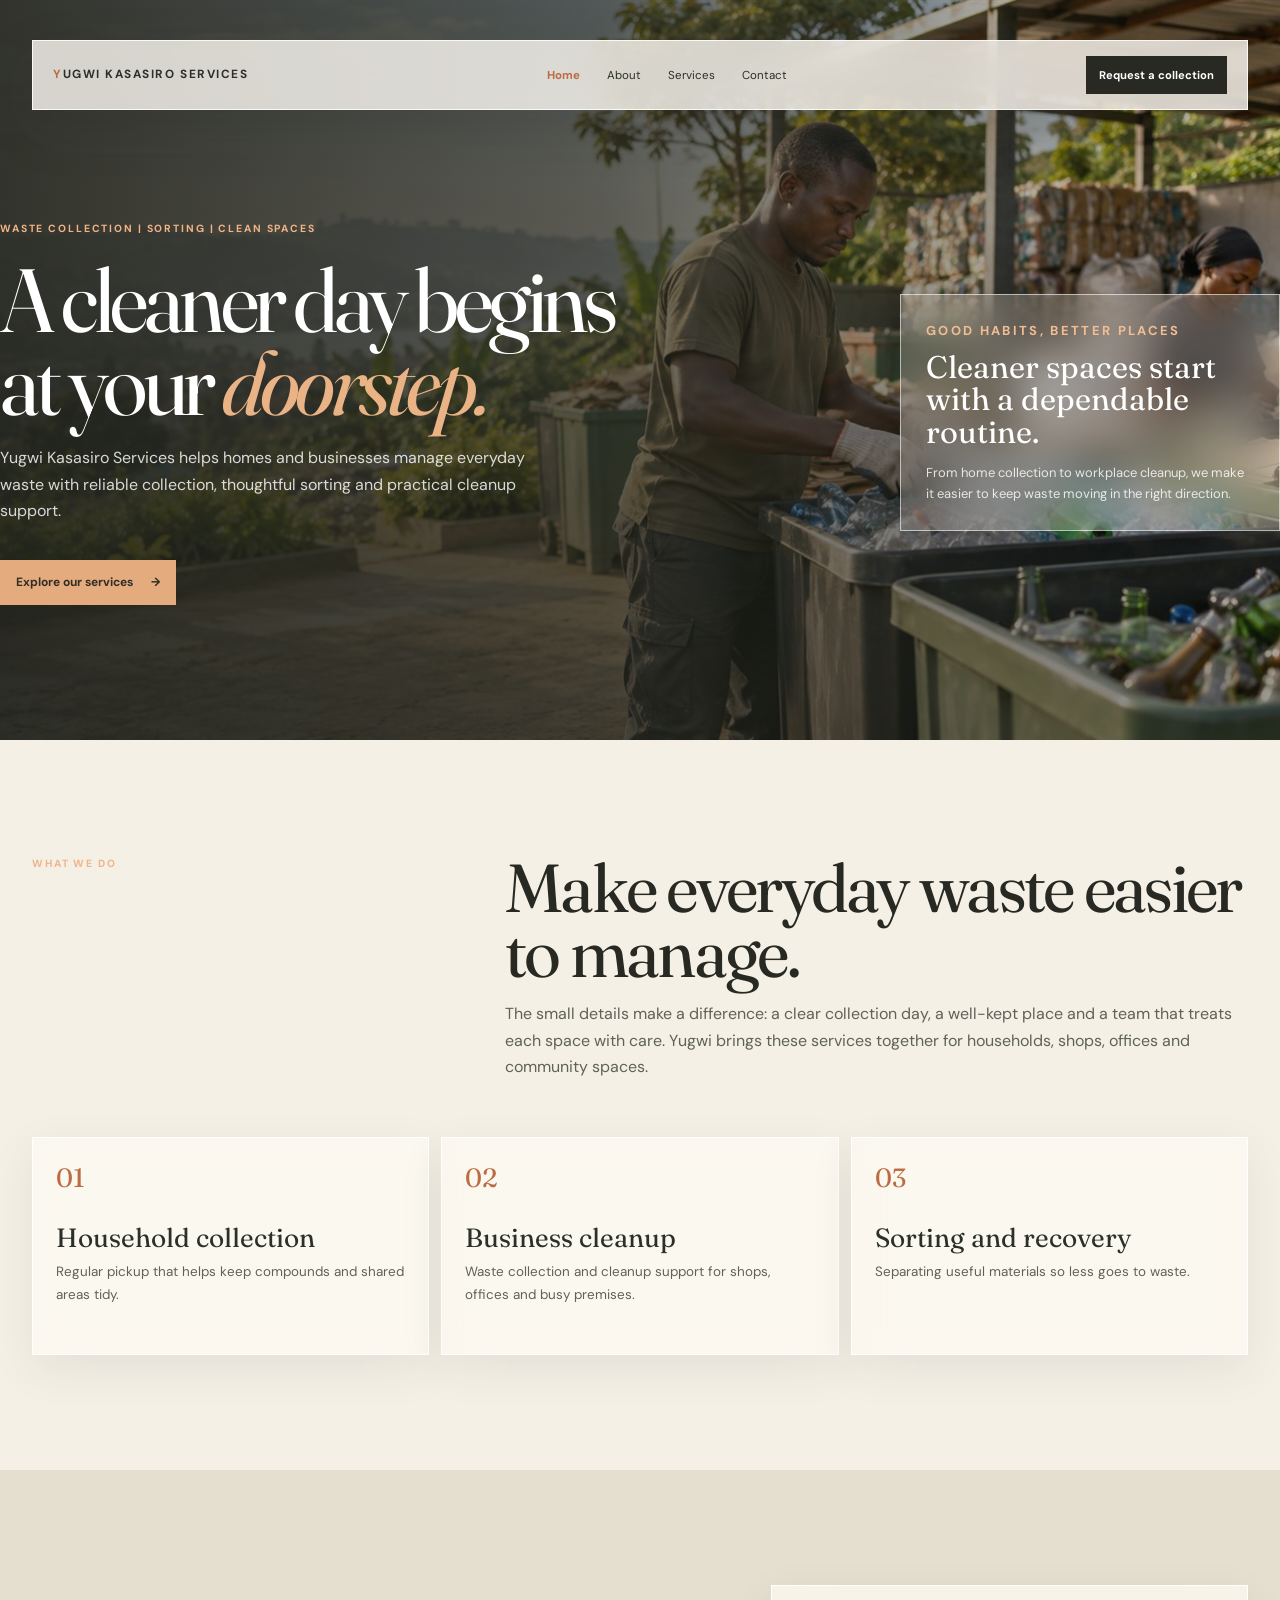
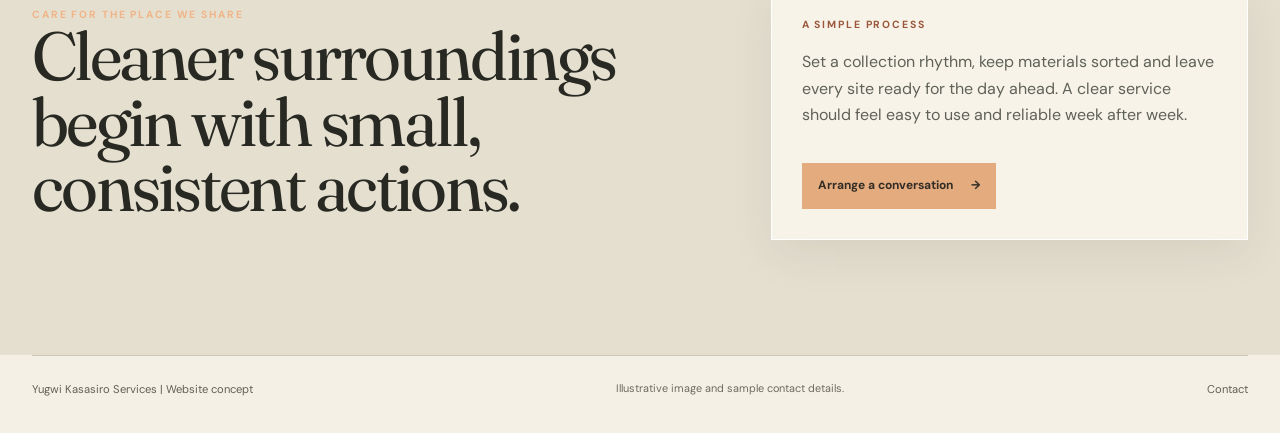
==== index.html @ b96df0cc "Fix text encoding in website copy" ====
<!doctype html><html lang="en"><head><meta charset="utf-8"><meta name="viewport" content="width=device-width,initial-scale=1"><meta name="theme-color" content="#272922"><title>Yugwi Kasasiro Services | Cleaner spaces, every day</title><meta name="description" content="Yugwi Kasasiro Services helps keep homes, workplaces and shared spaces cleaner through waste collection and sorting."><link rel="stylesheet" href="style.css"></head><body><header class="site-header"><div class="wrap nav"><a class="brand" href="index.html"><span>Y</span>ugwi Kasasiro Services</a><nav class="nav-links" aria-label="Main navigation"><a aria-current="page" href="index.html">Home</a><a href="about.html">About</a><a href="services.html">Services</a><a href="contact.html">Contact</a></nav><a class="nav-contact" href="contact.html">Request a collection</a></div></header><main><section class="hero"><img src="images/hero.jpg" alt="A Ugandan community recycling team sorting clean reusable materials"><div class="hero-copy"><p class="eyebrow">Waste collection  |  Sorting  |  Clean spaces</p><h1>A cleaner day begins at your <em>doorstep.</em></h1><p class="hero-lead">Yugwi Kasasiro Services helps homes and businesses manage everyday waste with reliable collection, thoughtful sorting and practical cleanup support.</p><a class="link-button" href="services.html">Explore our services <span aria-hidden="true">&rarr;</span></a></div><aside class="hero-panel"><p class="label">Good habits, better places</p><h2>Cleaner spaces start with a dependable routine.</h2><p>From home collection to workplace cleanup, we make it easier to keep waste moving in the right direction.</p></aside></section><section class="section"><div class="wrap"><div class="intro-grid"><p class="label">What we do</p><div><h2>Make everyday waste easier to manage.</h2><p class="section-copy">The small details make a difference: a clear collection day, a well-kept place and a team that treats each space with care. Yugwi brings these services together for households, shops, offices and community spaces.</p></div></div><div class="service-list"><article class="service-card"><span class="number">01</span><h3>Household collection</h3><p>Regular pickup that helps keep compounds and shared areas tidy.</p></article><article class="service-card"><span class="number">02</span><h3>Business cleanup</h3><p>Waste collection and cleanup support for shops, offices and busy premises.</p></article><article class="service-card"><span class="number">03</span><h3>Sorting and recovery</h3><p>Separating useful materials so less goes to waste.</p></article></div></div></section><section class="section highlight"><div class="wrap feature"><div><p class="label">Care for the place we share</p><h2>Cleaner surroundings begin with small, consistent actions.</h2></div><div class="feature-note"><p class="label">A simple process</p><p>Set a collection rhythm, keep materials sorted and leave every site ready for the day ahead. A clear service should feel easy to use and reliable week after week.</p><a class="link-button" href="contact.html">Arrange a conversation <span aria-hidden="true">&rarr;</span></a></div></div></section></main><footer class="wrap footer"><span>Yugwi Kasasiro Services  |  Website concept</span><span class="fiction-note">Illustrative image and sample contact details.</span><a href="contact.html">Contact</a></footer></body></html>
---- style.css ----
@import url('https://fonts.googleapis.com/css2?family=DM+Sans:wght@400;500;600;700&family=Fraunces:opsz,wght@9..144,400;9..144,500&display=swap');
:root{--charcoal:#272922;--moss:#61704d;--rust:#bd6b43;--sand:#e8ddc8;--paper:#f4f0e6;--white:rgba(255,252,245,.77);--ink:#2b3028;--muted:#606258;--display:'Fraunces',Georgia,serif;--body:'DM Sans',Arial,sans-serif;--max:1320px}*{box-sizing:border-box}html{scroll-behavior:smooth}body{margin:0;background:var(--paper);color:var(--ink);font:400 16px/1.65 var(--body)}a{color:inherit}img{display:block;width:100%;height:100%;object-fit:cover}.wrap{width:min(var(--max),calc(100% - 64px));margin:auto}.site-header{position:absolute;z-index:10;top:40px;left:0;right:0}.nav{display:grid;grid-template-columns:auto 1fr auto;gap:26px;align-items:center;padding:15px 20px;background:rgba(255,252,245,.8);border:1px solid rgba(255,255,255,.83);box-shadow:0 18px 52px rgba(38,38,29,.16);backdrop-filter:blur(20px);-webkit-backdrop-filter:blur(20px)}.brand{font-size:.74rem;font-weight:700;letter-spacing:.13em;text-transform:uppercase;text-decoration:none}.brand span{color:var(--rust)}.nav-links{display:flex;justify-content:center;gap:clamp(15px,2.1vw,30px)}.nav-links a{font-size:.72rem;text-decoration:none}.nav-links a[aria-current=page]{color:var(--rust);font-weight:700}.nav-contact{padding:10px 13px;background:var(--charcoal);color:white;text-decoration:none;font-size:.7rem;font-weight:700}.hero{position:relative;min-height:740px;display:grid;grid-template-columns:1.05fr .95fr;gap:5vw;align-items:center;padding:160px 0 75px;color:white;background:#33372c;overflow:hidden}.hero>img{position:absolute;inset:0;z-index:0}.hero:after{content:'';position:absolute;inset:0;z-index:1;background:linear-gradient(90deg,rgba(31,34,28,.91),rgba(35,38,30,.71) 47%,rgba(29,31,26,.14)),linear-gradient(0deg,rgba(22,25,20,.35),transparent 55%)}.hero-copy,.hero-panel{position:relative;z-index:2}.eyebrow,.label{margin:0;color:#f0b487;font-size:.65rem;font-weight:700;letter-spacing:.18em;text-transform:uppercase}.hero h1{max-width:740px;margin:21px 0;font:400 clamp(3.4rem,7vw,7rem)/.93 var(--display);letter-spacing:-.05em}.hero h1 em{color:#e9b386;font-weight:400}.hero-lead{max-width:550px;color:rgba(255,255,255,.82);font-size:1rem}.link-button{display:inline-flex;gap:18px;align-items:center;margin-top:19px;padding:13px 16px;background:#e4ac7e;color:#332d26;text-decoration:none;font-size:.75rem;font-weight:700}.hero-panel{justify-self:end;width:min(100%,380px);padding:25px;background:rgba(248,244,232,.18);border:1px solid rgba(255,255,255,.58);box-shadow:0 20px 60px rgba(0,0,0,.2);backdrop-filter:blur(20px);-webkit-backdrop-filter:blur(20px)}.hero-panel h2{margin:9px 0 13px;font:400 1.95rem/1.05 var(--display)}.hero-panel p{margin:0;color:rgba(255,255,255,.82);font-size:.81rem}.hero-panel .label{color:#f2bd92}.section{padding:clamp(76px,9vw,122px) 0}.intro-grid{display:grid;grid-template-columns:.65fr 1.35fr;gap:9vw}.section h2{margin:0;color:var(--charcoal);font:400 clamp(2.7rem,5.3vw,5.3rem)/.96 var(--display);letter-spacing:-.04em}.section-copy{max-width:750px;color:var(--muted)}.service-list{display:grid;grid-template-columns:repeat(3,1fr);gap:12px;margin-top:40px}.service-card{min-height:218px;padding:23px;background:rgba(255,252,245,.64);border:1px solid rgba(255,255,255,.95);box-shadow:0 14px 42px rgba(47,45,34,.08);backdrop-filter:blur(15px);-webkit-backdrop-filter:blur(15px)}.service-card .number{color:var(--rust);font:400 1.65rem var(--display)}.service-card h3{margin:30px 0 10px;font:400 1.65rem/1 var(--display)}.service-card p{margin:0;color:var(--muted);font-size:.84rem}.highlight{background:#e5dfd0}.feature{display:grid;grid-template-columns:1fr .75fr;gap:8vw;align-items:center}.feature-note{padding:30px;background:rgba(255,252,245,.67);border:1px solid white;box-shadow:0 14px 42px rgba(47,45,34,.08);backdrop-filter:blur(15px);-webkit-backdrop-filter:blur(15px)}.feature-note .label{color:#9a573b}.feature-note p{color:var(--muted)}.columns{display:grid;grid-template-columns:repeat(2,1fr);gap:18px}.column-card{padding:25px;background:rgba(255,252,245,.66);border:1px solid white;box-shadow:0 12px 38px rgba(47,45,34,.07);backdrop-filter:blur(15px);-webkit-backdrop-filter:blur(15px)}.column-card h3{margin:0 0 12px;font:400 1.8rem var(--display)}.column-card p{margin:0;color:var(--muted);font-size:.9rem}.contact-panel{display:flex;justify-content:space-between;align-items:center;gap:26px;padding:30px;background:rgba(255,252,245,.67);border:1px solid white;box-shadow:0 14px 42px rgba(47,45,34,.08);backdrop-filter:blur(15px);-webkit-backdrop-filter:blur(15px)}.contact-panel h2{margin:6px 0;font-size:clamp(2.5rem,4.5vw,4.4rem)}.contact-panel p{margin:0;color:var(--muted);font-size:.86rem}.contact-details{display:grid;gap:8px;text-align:right;font-size:.79rem}.contact-details a{text-decoration:none}.page-hero{padding:190px 0 80px;background:linear-gradient(135deg,#38392f,#7e7357);color:white}.page-hero h1{max-width:850px;margin:18px 0;font:400 clamp(3.3rem,6.5vw,6.2rem)/.93 var(--display);letter-spacing:-.05em}.page-hero p:last-child{max-width:700px;color:rgba(255,255,255,.8)}.footer{display:flex;justify-content:space-between;gap:24px;padding:24px 0 34px;border-top:1px solid #cec8b8;color:#625f54;font-size:.7rem}.footer a{text-decoration:none}.fiction-note{font-size:.68rem;color:#6c6a60}.nav:focus-within,.link-button:focus-visible,a:focus-visible{outline:3px solid var(--rust);outline-offset:4px}@media(max-width:820px){.wrap{width:min(100% - 36px,var(--max))}.site-header{top:30px}.nav{grid-template-columns:1fr auto;gap:11px}.brand{grid-column:1/-1}.nav-links{justify-content:flex-start;flex-wrap:wrap;gap:14px}.nav-links a{font-size:.68rem}.nav-contact{justify-self:end}.hero{min-height:830px;grid-template-columns:1fr;align-content:end;gap:23px;padding:185px 0 42px}.hero h1{font-size:clamp(3.35rem,12vw,5.8rem)}.hero-panel{justify-self:start;width:min(100%,470px)}.intro-grid,.feature{grid-template-columns:1fr;gap:20px}.service-list,.columns{grid-template-columns:1fr}.service-card{min-height:165px}.service-card h3{margin-top:18px}.contact-panel{align-items:flex-start;flex-direction:column}.contact-details{text-align:left}.footer{flex-direction:column;gap:9px}}@media(prefers-reduced-motion:reduce){html{scroll-behavior:auto}*{animation:none!important;transition:none!important}}
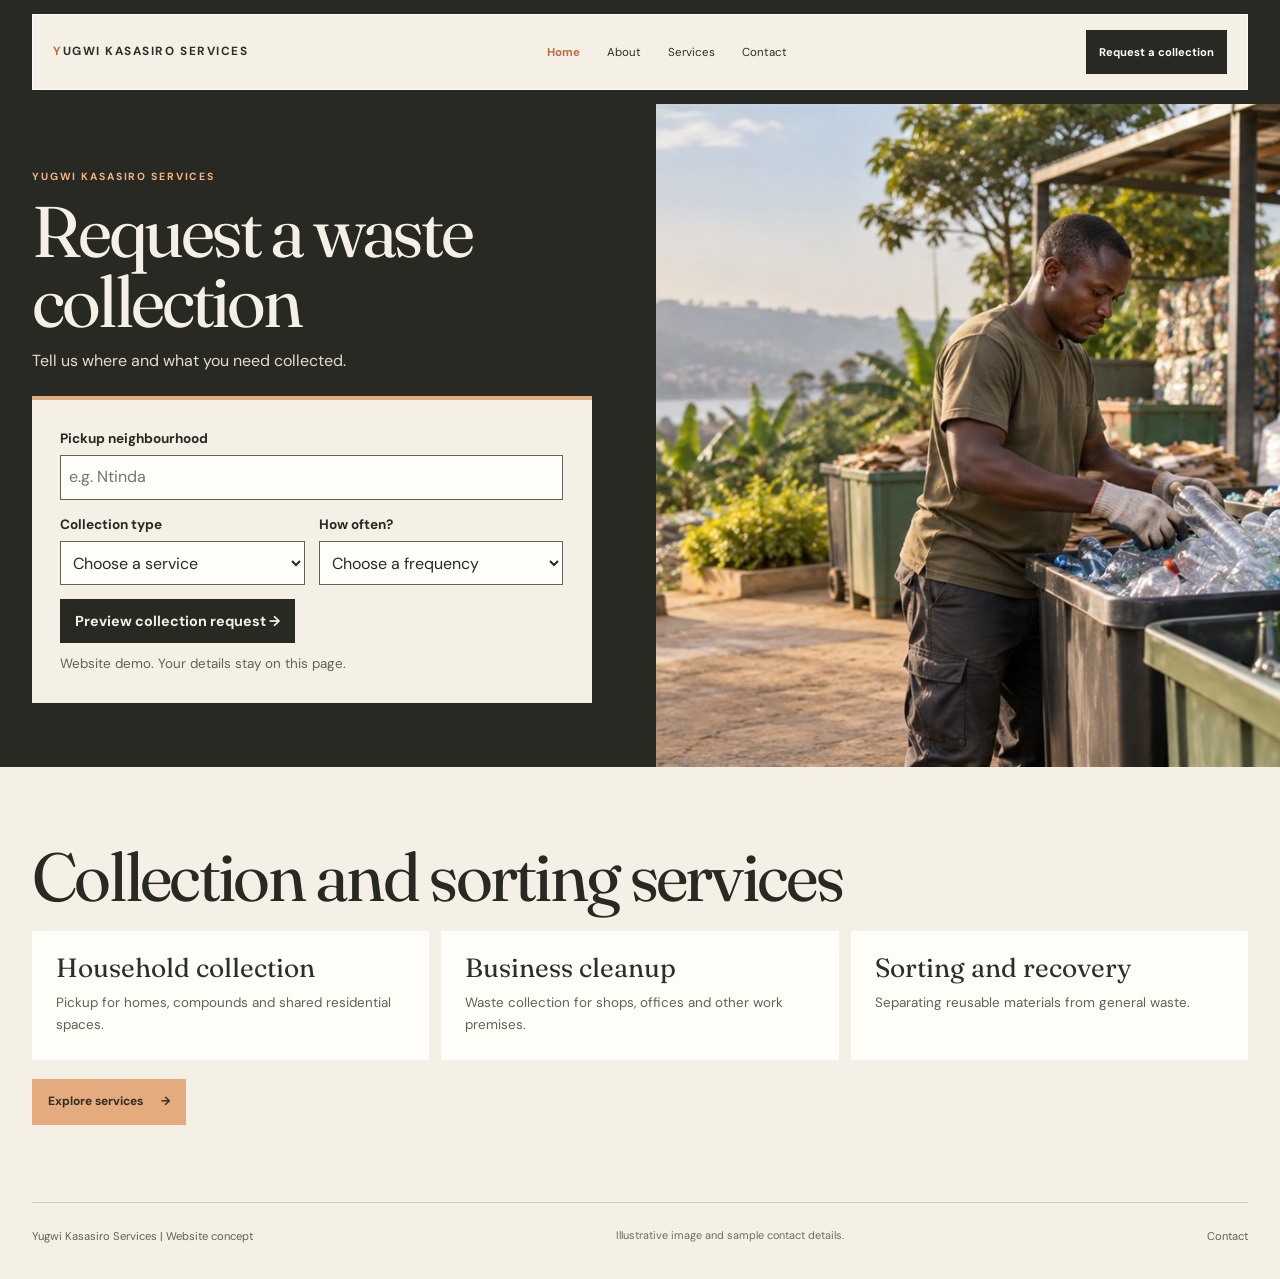
==== commit f66b07df: "Put collection requests first on the Yugwi homepage" ====
--- a/index.html
+++ b/index.html
@@ -1 +1,87 @@
-<!doctype html><html lang="en"><head><meta charset="utf-8"><meta name="viewport" content="width=device-width,initial-scale=1"><meta name="theme-color" content="#272922"><title>Yugwi Kasasiro Services | Cleaner spaces, every day</title><meta name="description" content="Yugwi Kasasiro Services helps keep homes, workplaces and shared spaces cleaner through waste collection and sorting."><link rel="stylesheet" href="style.css"></head><body><header class="site-header"><div class="wrap nav"><a class="brand" href="index.html"><span>Y</span>ugwi Kasasiro Services</a><nav class="nav-links" aria-label="Main navigation"><a aria-current="page" href="index.html">Home</a><a href="about.html">About</a><a href="services.html">Services</a><a href="contact.html">Contact</a></nav><a class="nav-contact" href="contact.html">Request a collection</a></div></header><main><section class="hero"><img src="images/hero.jpg" alt="A Ugandan community recycling team sorting clean reusable materials"><div class="hero-copy"><p class="eyebrow">Waste collection  |  Sorting  |  Clean spaces</p><h1>A cleaner day begins at your <em>doorstep.</em></h1><p class="hero-lead">Yugwi Kasasiro Services helps homes and businesses manage everyday waste with reliable collection, thoughtful sorting and practical cleanup support.</p><a class="link-button" href="services.html">Explore our services <span aria-hidden="true">&rarr;</span></a></div><aside class="hero-panel"><p class="label">Good habits, better places</p><h2>Cleaner spaces start with a dependable routine.</h2><p>From home collection to workplace cleanup, we make it easier to keep waste moving in the right direction.</p></aside></section><section class="section"><div class="wrap"><div class="intro-grid"><p class="label">What we do</p><div><h2>Make everyday waste easier to manage.</h2><p class="section-copy">The small details make a difference: a clear collection day, a well-kept place and a team that treats each space with care. Yugwi brings these services together for households, shops, offices and community spaces.</p></div></div><div class="service-list"><article class="service-card"><span class="number">01</span><h3>Household collection</h3><p>Regular pickup that helps keep compounds and shared areas tidy.</p></article><article class="service-card"><span class="number">02</span><h3>Business cleanup</h3><p>Waste collection and cleanup support for shops, offices and busy premises.</p></article><article class="service-card"><span class="number">03</span><h3>Sorting and recovery</h3><p>Separating useful materials so less goes to waste.</p></article></div></div></section><section class="section highlight"><div class="wrap feature"><div><p class="label">Care for the place we share</p><h2>Cleaner surroundings begin with small, consistent actions.</h2></div><div class="feature-note"><p class="label">A simple process</p><p>Set a collection rhythm, keep materials sorted and leave every site ready for the day ahead. A clear service should feel easy to use and reliable week after week.</p><a class="link-button" href="contact.html">Arrange a conversation <span aria-hidden="true">&rarr;</span></a></div></div></section></main><footer class="wrap footer"><span>Yugwi Kasasiro Services  |  Website concept</span><span class="fiction-note">Illustrative image and sample contact details.</span><a href="contact.html">Contact</a></footer></body></html>
+<!doctype html>
+<html lang="en">
+<head>
+  <meta charset="utf-8">
+  <meta name="viewport" content="width=device-width,initial-scale=1">
+  <meta name="theme-color" content="#272922">
+  <title>Request a waste collection | Yugwi Kasasiro Services</title>
+  <meta name="description" content="Plan a household or business waste collection with Yugwi Kasasiro Services.">
+  <link rel="stylesheet" href="style.css">
+  <script src="collection.js" defer></script>
+</head>
+<body class="collection-home">
+  <header class="site-header">
+    <div class="wrap nav">
+      <a class="brand" href="index.html"><span>Y</span>ugwi Kasasiro Services</a>
+      <nav class="nav-links" aria-label="Main navigation">
+        <a aria-current="page" href="index.html">Home</a>
+        <a href="about.html">About</a>
+        <a href="services.html">Services</a>
+        <a href="contact.html">Contact</a>
+      </nav>
+      <a class="nav-contact" href="#collection">Request a collection</a>
+    </div>
+  </header>
+
+  <main>
+    <section class="collection-hero" id="collection" aria-labelledby="collection-heading">
+      <div class="collection-copy">
+        <p class="eyebrow">Yugwi Kasasiro Services</p>
+        <h1 id="collection-heading">Request a waste collection</h1>
+        <p>Tell us where and what you need collected.</p>
+
+        <form id="collection-form" aria-describedby="preview-note">
+          <label for="area">Pickup neighbourhood</label>
+          <input id="area" name="area" required maxlength="100" placeholder="e.g. Ntinda">
+
+          <div class="collection-fields">
+            <div>
+              <label for="service">Collection type</label>
+              <select id="service" name="service" required>
+                <option value="">Choose a service</option>
+                <option>Household collection</option>
+                <option>Business collection</option>
+                <option>Site cleanup</option>
+              </select>
+            </div>
+            <div>
+              <label for="frequency">How often?</label>
+              <select id="frequency" name="frequency" required>
+                <option value="">Choose a frequency</option>
+                <option>One-time pickup</option>
+                <option>Regular collection</option>
+              </select>
+            </div>
+          </div>
+
+          <button type="submit" disabled>Preview collection request <span aria-hidden="true">&rarr;</span></button>
+          <p id="preview-note">Website demo. Your details stay on this page.</p>
+          <p id="request-preview" role="status" aria-live="polite"></p>
+        </form>
+      </div>
+
+      <figure class="collection-photo">
+        <img src="images/hero.jpg" alt="Illustration of a community team sorting reusable materials">
+      </figure>
+    </section>
+
+    <section class="section collection-services">
+      <div class="wrap">
+        <h2>Collection and sorting services</h2>
+        <div class="service-list">
+          <article class="service-card"><h3>Household collection</h3><p>Pickup for homes, compounds and shared residential spaces.</p></article>
+          <article class="service-card"><h3>Business cleanup</h3><p>Waste collection for shops, offices and other work premises.</p></article>
+          <article class="service-card"><h3>Sorting and recovery</h3><p>Separating reusable materials from general waste.</p></article>
+        </div>
+        <a class="link-button" href="services.html">Explore services <span aria-hidden="true">&rarr;</span></a>
+      </div>
+    </section>
+  </main>
+
+  <footer class="wrap footer">
+    <span>Yugwi Kasasiro Services | Website concept</span>
+    <span class="fiction-note">Illustrative image and sample contact details.</span>
+    <a href="contact.html">Contact</a>
+  </footer>
+</body>
+</html>
--- a/style.css
+++ b/style.css
@@ -1,2 +1,178 @@
 @import url('https://fonts.googleapis.com/css2?family=DM+Sans:wght@400;500;600;700&family=Fraunces:opsz,wght@9..144,400;9..144,500&display=swap');
 :root{--charcoal:#272922;--moss:#61704d;--rust:#bd6b43;--sand:#e8ddc8;--paper:#f4f0e6;--white:rgba(255,252,245,.77);--ink:#2b3028;--muted:#606258;--display:'Fraunces',Georgia,serif;--body:'DM Sans',Arial,sans-serif;--max:1320px}*{box-sizing:border-box}html{scroll-behavior:smooth}body{margin:0;background:var(--paper);color:var(--ink);font:400 16px/1.65 var(--body)}a{color:inherit}img{display:block;width:100%;height:100%;object-fit:cover}.wrap{width:min(var(--max),calc(100% - 64px));margin:auto}.site-header{position:absolute;z-index:10;top:40px;left:0;right:0}.nav{display:grid;grid-template-columns:auto 1fr auto;gap:26px;align-items:center;padding:15px 20px;background:rgba(255,252,245,.8);border:1px solid rgba(255,255,255,.83);box-shadow:0 18px 52px rgba(38,38,29,.16);backdrop-filter:blur(20px);-webkit-backdrop-filter:blur(20px)}.brand{font-size:.74rem;font-weight:700;letter-spacing:.13em;text-transform:uppercase;text-decoration:none}.brand span{color:var(--rust)}.nav-links{display:flex;justify-content:center;gap:clamp(15px,2.1vw,30px)}.nav-links a{font-size:.72rem;text-decoration:none}.nav-links a[aria-current=page]{color:var(--rust);font-weight:700}.nav-contact{padding:10px 13px;background:var(--charcoal);color:white;text-decoration:none;font-size:.7rem;font-weight:700}.hero{position:relative;min-height:740px;display:grid;grid-template-columns:1.05fr .95fr;gap:5vw;align-items:center;padding:160px 0 75px;color:white;background:#33372c;overflow:hidden}.hero>img{position:absolute;inset:0;z-index:0}.hero:after{content:'';position:absolute;inset:0;z-index:1;background:linear-gradient(90deg,rgba(31,34,28,.91),rgba(35,38,30,.71) 47%,rgba(29,31,26,.14)),linear-gradient(0deg,rgba(22,25,20,.35),transparent 55%)}.hero-copy,.hero-panel{position:relative;z-index:2}.eyebrow,.label{margin:0;color:#f0b487;font-size:.65rem;font-weight:700;letter-spacing:.18em;text-transform:uppercase}.hero h1{max-width:740px;margin:21px 0;font:400 clamp(3.4rem,7vw,7rem)/.93 var(--display);letter-spacing:-.05em}.hero h1 em{color:#e9b386;font-weight:400}.hero-lead{max-width:550px;color:rgba(255,255,255,.82);font-size:1rem}.link-button{display:inline-flex;gap:18px;align-items:center;margin-top:19px;padding:13px 16px;background:#e4ac7e;color:#332d26;text-decoration:none;font-size:.75rem;font-weight:700}.hero-panel{justify-self:end;width:min(100%,380px);padding:25px;background:rgba(248,244,232,.18);border:1px solid rgba(255,255,255,.58);box-shadow:0 20px 60px rgba(0,0,0,.2);backdrop-filter:blur(20px);-webkit-backdrop-filter:blur(20px)}.hero-panel h2{margin:9px 0 13px;font:400 1.95rem/1.05 var(--display)}.hero-panel p{margin:0;color:rgba(255,255,255,.82);font-size:.81rem}.hero-panel .label{color:#f2bd92}.section{padding:clamp(76px,9vw,122px) 0}.intro-grid{display:grid;grid-template-columns:.65fr 1.35fr;gap:9vw}.section h2{margin:0;color:var(--charcoal);font:400 clamp(2.7rem,5.3vw,5.3rem)/.96 var(--display);letter-spacing:-.04em}.section-copy{max-width:750px;color:var(--muted)}.service-list{display:grid;grid-template-columns:repeat(3,1fr);gap:12px;margin-top:40px}.service-card{min-height:218px;padding:23px;background:rgba(255,252,245,.64);border:1px solid rgba(255,255,255,.95);box-shadow:0 14px 42px rgba(47,45,34,.08);backdrop-filter:blur(15px);-webkit-backdrop-filter:blur(15px)}.service-card .number{color:var(--rust);font:400 1.65rem var(--display)}.service-card h3{margin:30px 0 10px;font:400 1.65rem/1 var(--display)}.service-card p{margin:0;color:var(--muted);font-size:.84rem}.highlight{background:#e5dfd0}.feature{display:grid;grid-template-columns:1fr .75fr;gap:8vw;align-items:center}.feature-note{padding:30px;background:rgba(255,252,245,.67);border:1px solid white;box-shadow:0 14px 42px rgba(47,45,34,.08);backdrop-filter:blur(15px);-webkit-backdrop-filter:blur(15px)}.feature-note .label{color:#9a573b}.feature-note p{color:var(--muted)}.columns{display:grid;grid-template-columns:repeat(2,1fr);gap:18px}.column-card{padding:25px;background:rgba(255,252,245,.66);border:1px solid white;box-shadow:0 12px 38px rgba(47,45,34,.07);backdrop-filter:blur(15px);-webkit-backdrop-filter:blur(15px)}.column-card h3{margin:0 0 12px;font:400 1.8rem var(--display)}.column-card p{margin:0;color:var(--muted);font-size:.9rem}.contact-panel{display:flex;justify-content:space-between;align-items:center;gap:26px;padding:30px;background:rgba(255,252,245,.67);border:1px solid white;box-shadow:0 14px 42px rgba(47,45,34,.08);backdrop-filter:blur(15px);-webkit-backdrop-filter:blur(15px)}.contact-panel h2{margin:6px 0;font-size:clamp(2.5rem,4.5vw,4.4rem)}.contact-panel p{margin:0;color:var(--muted);font-size:.86rem}.contact-details{display:grid;gap:8px;text-align:right;font-size:.79rem}.contact-details a{text-decoration:none}.page-hero{padding:190px 0 80px;background:linear-gradient(135deg,#38392f,#7e7357);color:white}.page-hero h1{max-width:850px;margin:18px 0;font:400 clamp(3.3rem,6.5vw,6.2rem)/.93 var(--display);letter-spacing:-.05em}.page-hero p:last-child{max-width:700px;color:rgba(255,255,255,.8)}.footer{display:flex;justify-content:space-between;gap:24px;padding:24px 0 34px;border-top:1px solid #cec8b8;color:#625f54;font-size:.7rem}.footer a{text-decoration:none}.fiction-note{font-size:.68rem;color:#6c6a60}.nav:focus-within,.link-button:focus-visible,a:focus-visible{outline:3px solid var(--rust);outline-offset:4px}@media(max-width:820px){.wrap{width:min(100% - 36px,var(--max))}.site-header{top:30px}.nav{grid-template-columns:1fr auto;gap:11px}.brand{grid-column:1/-1}.nav-links{justify-content:flex-start;flex-wrap:wrap;gap:14px}.nav-links a{font-size:.68rem}.nav-contact{justify-self:end}.hero{min-height:830px;grid-template-columns:1fr;align-content:end;gap:23px;padding:185px 0 42px}.hero h1{font-size:clamp(3.35rem,12vw,5.8rem)}.hero-panel{justify-self:start;width:min(100%,470px)}.intro-grid,.feature{grid-template-columns:1fr;gap:20px}.service-list,.columns{grid-template-columns:1fr}.service-card{min-height:165px}.service-card h3{margin-top:18px}.contact-panel{align-items:flex-start;flex-direction:column}.contact-details{text-align:left}.footer{flex-direction:column;gap:9px}}@media(prefers-reduced-motion:reduce){html{scroll-behavior:auto}*{animation:none!important;transition:none!important}}
+
+.collection-home .site-header {
+  position: relative;
+  top: auto;
+  padding: 14px 0;
+  background: var(--charcoal);
+}
+
+.collection-home .nav {
+  background: var(--paper);
+  box-shadow: none;
+}
+
+.collection-home .nav a {
+  display: inline-flex;
+  align-items: center;
+  min-height: 44px;
+}
+
+.collection-hero {
+  display: grid;
+  grid-template-columns: minmax(0, 1.05fr) minmax(0, 1fr);
+  background: var(--charcoal);
+  color: var(--paper);
+}
+
+.collection-copy {
+  padding: clamp(30px, 5vw, 78px) max(32px, calc((100vw - var(--max)) / 2));
+  padding-right: clamp(24px, 5vw, 80px);
+}
+
+.collection-copy h1 {
+  margin: 12px 0;
+  font: 400 clamp(2.8rem, 5.6vw, 6.1rem)/.97 var(--display);
+  letter-spacing: -.045em;
+}
+
+.collection-copy > p:not(.eyebrow) {
+  margin: 0 0 21px;
+  color: var(--sand);
+}
+
+.collection-photo {
+  position: relative;
+  margin: 0;
+  overflow: hidden;
+}
+
+.collection-photo img {
+  position: absolute;
+  inset: 0;
+  object-position: 56% center;
+}
+
+#collection-form {
+  max-width: 570px;
+  padding: clamp(16px, 2.2vw, 32px);
+  color: var(--charcoal);
+  background: var(--paper);
+  border-top: 4px solid #e4ac7e;
+}
+
+#collection-form label {
+  display: block;
+  margin-bottom: 5px;
+  font-size: .85rem;
+  font-weight: 700;
+}
+
+#collection-form input,
+#collection-form select {
+  width: 100%;
+  min-height: 44px;
+  padding: 8px;
+  border: 1px solid var(--muted);
+  border-radius: 0;
+  background: #fffdf7;
+  color: inherit;
+  font: inherit;
+}
+
+.collection-fields {
+  display: grid;
+  grid-template-columns: repeat(2, minmax(0, 1fr));
+  gap: 14px;
+  margin: 14px 0;
+}
+
+#collection-form button {
+  min-height: 44px;
+  padding: 10px 15px;
+  border: 0;
+  background: var(--charcoal);
+  color: var(--paper);
+  font: 700 .9rem/1.4 var(--body);
+  cursor: pointer;
+}
+
+#collection-form button:hover:not(:disabled) {
+  background: #404936;
+}
+
+#collection-form :focus-visible {
+  outline: 3px solid #9a573b;
+  outline-offset: 3px;
+}
+
+#preview-note,
+#request-preview {
+  margin: 10px 0 0;
+  color: var(--muted);
+  font-size: .84rem;
+}
+
+#request-preview:empty {
+  margin: 0;
+}
+
+#request-preview:not(:empty) {
+  border-left: 3px solid var(--moss);
+  padding: 4px 0 4px 10px;
+}
+
+.collection-services {
+  padding: clamp(42px, 6vw, 80px) 0;
+}
+
+.collection-services .service-list {
+  margin-top: 22px;
+}
+
+.collection-services .service-card {
+  min-height: 0;
+  background: #fffdf7;
+  box-shadow: none;
+}
+
+.collection-services .service-card h3 {
+  margin-top: 0;
+}
+
+@media (max-width: 820px) {
+  .collection-hero {
+    grid-template-columns: minmax(0, 1fr);
+  }
+
+  .collection-copy {
+    padding: 28px 18px 32px;
+  }
+
+  .collection-photo {
+    min-height: clamp(180px, 39vw, 320px);
+  }
+
+  .collection-photo img {
+    object-position: center 55%;
+  }
+}
+
+@media (max-width: 480px) {
+  .collection-home .nav {
+    grid-template-columns: minmax(0, 1fr);
+    gap: 0;
+    padding: 5px 12px;
+  }
+
+  .collection-home .nav-contact {
+    justify-self: start;
+    margin-bottom: 7px;
+  }
+
+  .collection-fields {
+    grid-template-columns: minmax(0, 1fr);
+    gap: 10px;
+  }
+}
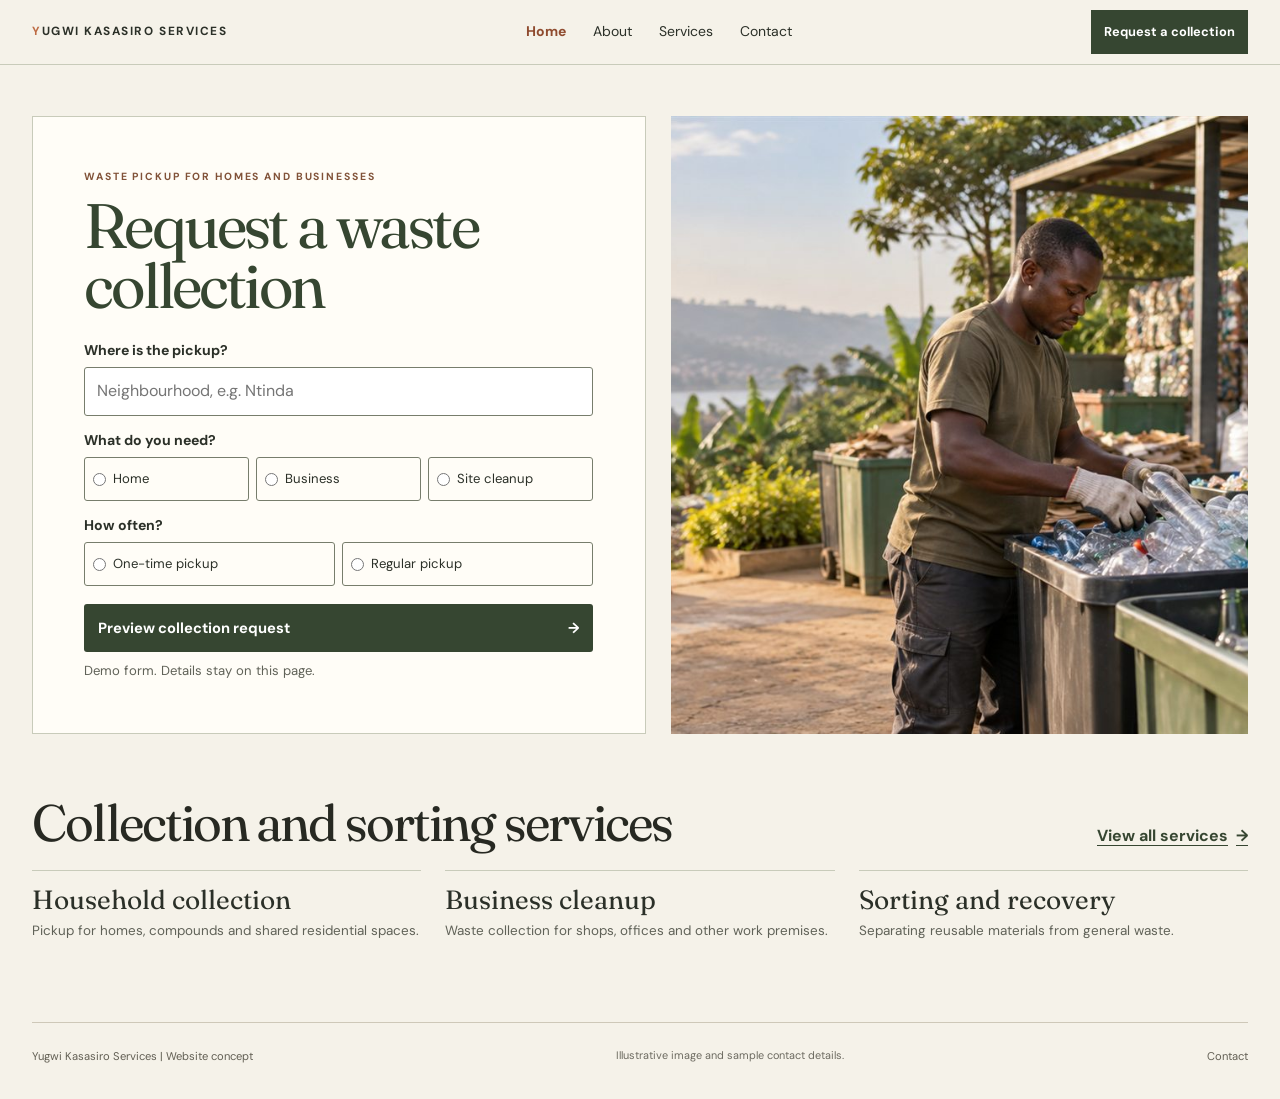
==== commit 6a47283a: "Refine Yugwi pickup request design" ====
--- a/index.html
+++ b/index.html
@@ -24,39 +24,35 @@
   </header>
 
   <main>
-    <section class="collection-hero" id="collection" aria-labelledby="collection-heading">
+    <section class="wrap collection-hero" id="collection" aria-labelledby="collection-heading">
       <div class="collection-copy">
-        <p class="eyebrow">Yugwi Kasasiro Services</p>
+        <p class="eyebrow">Waste pickup for homes and businesses</p>
         <h1 id="collection-heading">Request a waste collection</h1>
-        <p>Tell us where and what you need collected.</p>
 
         <form id="collection-form" aria-describedby="preview-note">
-          <label for="area">Pickup neighbourhood</label>
-          <input id="area" name="area" required maxlength="100" placeholder="e.g. Ntinda">
+          <label for="area">Where is the pickup?</label>
+          <input id="area" name="area" required maxlength="100" placeholder="Neighbourhood, e.g. Ntinda">
 
-          <div class="collection-fields">
-            <div>
-              <label for="service">Collection type</label>
-              <select id="service" name="service" required>
-                <option value="">Choose a service</option>
-                <option>Household collection</option>
-                <option>Business collection</option>
-                <option>Site cleanup</option>
-              </select>
+          <fieldset class="collection-options">
+            <legend>What do you need?</legend>
+            <div class="collection-choices">
+              <label><input type="radio" name="service" value="Household collection" required> Home</label>
+              <label><input type="radio" name="service" value="Business collection"> Business</label>
+              <label><input type="radio" name="service" value="Site cleanup"> Site cleanup</label>
             </div>
-            <div>
-              <label for="frequency">How often?</label>
-              <select id="frequency" name="frequency" required>
-                <option value="">Choose a frequency</option>
-                <option>One-time pickup</option>
-                <option>Regular collection</option>
-              </select>
+          </fieldset>
+
+          <fieldset class="collection-options">
+            <legend>How often?</legend>
+            <div class="collection-choices">
+              <label><input type="radio" name="frequency" value="One-time pickup" required> One-time pickup</label>
+              <label><input type="radio" name="frequency" value="Regular collection"> Regular pickup</label>
             </div>
-          </div>
+          </fieldset>
 
           <button type="submit" disabled>Preview collection request <span aria-hidden="true">&rarr;</span></button>
-          <p id="preview-note">Website demo. Your details stay on this page.</p>
-          <p id="request-preview" role="status" aria-live="polite"></p>
+          <p id="preview-note">Demo form. Details stay on this page.</p>
+          <p id="request-preview" role="status"></p>
         </form>
       </div>
 
@@ -67,13 +63,12 @@
 
     <section class="section collection-services">
       <div class="wrap">
-        <h2>Collection and sorting services</h2>
+        <div class="collection-services-heading"><h2>Collection and sorting services</h2><a href="services.html">View all services <span aria-hidden="true">&rarr;</span></a></div>
         <div class="service-list">
           <article class="service-card"><h3>Household collection</h3><p>Pickup for homes, compounds and shared residential spaces.</p></article>
           <article class="service-card"><h3>Business cleanup</h3><p>Waste collection for shops, offices and other work premises.</p></article>
           <article class="service-card"><h3>Sorting and recovery</h3><p>Separating reusable materials from general waste.</p></article>
         </div>
-        <a class="link-button" href="services.html">Explore services <span aria-hidden="true">&rarr;</span></a>
       </div>
     </section>
   </main>
--- a/style.css
+++ b/style.css
@@ -1,16 +1,24 @@
 @import url('https://fonts.googleapis.com/css2?family=DM+Sans:wght@400;500;600;700&family=Fraunces:opsz,wght@9..144,400;9..144,500&display=swap');
 :root{--charcoal:#272922;--moss:#61704d;--rust:#bd6b43;--sand:#e8ddc8;--paper:#f4f0e6;--white:rgba(255,252,245,.77);--ink:#2b3028;--muted:#606258;--display:'Fraunces',Georgia,serif;--body:'DM Sans',Arial,sans-serif;--max:1320px}*{box-sizing:border-box}html{scroll-behavior:smooth}body{margin:0;background:var(--paper);color:var(--ink);font:400 16px/1.65 var(--body)}a{color:inherit}img{display:block;width:100%;height:100%;object-fit:cover}.wrap{width:min(var(--max),calc(100% - 64px));margin:auto}.site-header{position:absolute;z-index:10;top:40px;left:0;right:0}.nav{display:grid;grid-template-columns:auto 1fr auto;gap:26px;align-items:center;padding:15px 20px;background:rgba(255,252,245,.8);border:1px solid rgba(255,255,255,.83);box-shadow:0 18px 52px rgba(38,38,29,.16);backdrop-filter:blur(20px);-webkit-backdrop-filter:blur(20px)}.brand{font-size:.74rem;font-weight:700;letter-spacing:.13em;text-transform:uppercase;text-decoration:none}.brand span{color:var(--rust)}.nav-links{display:flex;justify-content:center;gap:clamp(15px,2.1vw,30px)}.nav-links a{font-size:.72rem;text-decoration:none}.nav-links a[aria-current=page]{color:var(--rust);font-weight:700}.nav-contact{padding:10px 13px;background:var(--charcoal);color:white;text-decoration:none;font-size:.7rem;font-weight:700}.hero{position:relative;min-height:740px;display:grid;grid-template-columns:1.05fr .95fr;gap:5vw;align-items:center;padding:160px 0 75px;color:white;background:#33372c;overflow:hidden}.hero>img{position:absolute;inset:0;z-index:0}.hero:after{content:'';position:absolute;inset:0;z-index:1;background:linear-gradient(90deg,rgba(31,34,28,.91),rgba(35,38,30,.71) 47%,rgba(29,31,26,.14)),linear-gradient(0deg,rgba(22,25,20,.35),transparent 55%)}.hero-copy,.hero-panel{position:relative;z-index:2}.eyebrow,.label{margin:0;color:#f0b487;font-size:.65rem;font-weight:700;letter-spacing:.18em;text-transform:uppercase}.hero h1{max-width:740px;margin:21px 0;font:400 clamp(3.4rem,7vw,7rem)/.93 var(--display);letter-spacing:-.05em}.hero h1 em{color:#e9b386;font-weight:400}.hero-lead{max-width:550px;color:rgba(255,255,255,.82);font-size:1rem}.link-button{display:inline-flex;gap:18px;align-items:center;margin-top:19px;padding:13px 16px;background:#e4ac7e;color:#332d26;text-decoration:none;font-size:.75rem;font-weight:700}.hero-panel{justify-self:end;width:min(100%,380px);padding:25px;background:rgba(248,244,232,.18);border:1px solid rgba(255,255,255,.58);box-shadow:0 20px 60px rgba(0,0,0,.2);backdrop-filter:blur(20px);-webkit-backdrop-filter:blur(20px)}.hero-panel h2{margin:9px 0 13px;font:400 1.95rem/1.05 var(--display)}.hero-panel p{margin:0;color:rgba(255,255,255,.82);font-size:.81rem}.hero-panel .label{color:#f2bd92}.section{padding:clamp(76px,9vw,122px) 0}.intro-grid{display:grid;grid-template-columns:.65fr 1.35fr;gap:9vw}.section h2{margin:0;color:var(--charcoal);font:400 clamp(2.7rem,5.3vw,5.3rem)/.96 var(--display);letter-spacing:-.04em}.section-copy{max-width:750px;color:var(--muted)}.service-list{display:grid;grid-template-columns:repeat(3,1fr);gap:12px;margin-top:40px}.service-card{min-height:218px;padding:23px;background:rgba(255,252,245,.64);border:1px solid rgba(255,255,255,.95);box-shadow:0 14px 42px rgba(47,45,34,.08);backdrop-filter:blur(15px);-webkit-backdrop-filter:blur(15px)}.service-card .number{color:var(--rust);font:400 1.65rem var(--display)}.service-card h3{margin:30px 0 10px;font:400 1.65rem/1 var(--display)}.service-card p{margin:0;color:var(--muted);font-size:.84rem}.highlight{background:#e5dfd0}.feature{display:grid;grid-template-columns:1fr .75fr;gap:8vw;align-items:center}.feature-note{padding:30px;background:rgba(255,252,245,.67);border:1px solid white;box-shadow:0 14px 42px rgba(47,45,34,.08);backdrop-filter:blur(15px);-webkit-backdrop-filter:blur(15px)}.feature-note .label{color:#9a573b}.feature-note p{color:var(--muted)}.columns{display:grid;grid-template-columns:repeat(2,1fr);gap:18px}.column-card{padding:25px;background:rgba(255,252,245,.66);border:1px solid white;box-shadow:0 12px 38px rgba(47,45,34,.07);backdrop-filter:blur(15px);-webkit-backdrop-filter:blur(15px)}.column-card h3{margin:0 0 12px;font:400 1.8rem var(--display)}.column-card p{margin:0;color:var(--muted);font-size:.9rem}.contact-panel{display:flex;justify-content:space-between;align-items:center;gap:26px;padding:30px;background:rgba(255,252,245,.67);border:1px solid white;box-shadow:0 14px 42px rgba(47,45,34,.08);backdrop-filter:blur(15px);-webkit-backdrop-filter:blur(15px)}.contact-panel h2{margin:6px 0;font-size:clamp(2.5rem,4.5vw,4.4rem)}.contact-panel p{margin:0;color:var(--muted);font-size:.86rem}.contact-details{display:grid;gap:8px;text-align:right;font-size:.79rem}.contact-details a{text-decoration:none}.page-hero{padding:190px 0 80px;background:linear-gradient(135deg,#38392f,#7e7357);color:white}.page-hero h1{max-width:850px;margin:18px 0;font:400 clamp(3.3rem,6.5vw,6.2rem)/.93 var(--display);letter-spacing:-.05em}.page-hero p:last-child{max-width:700px;color:rgba(255,255,255,.8)}.footer{display:flex;justify-content:space-between;gap:24px;padding:24px 0 34px;border-top:1px solid #cec8b8;color:#625f54;font-size:.7rem}.footer a{text-decoration:none}.fiction-note{font-size:.68rem;color:#6c6a60}.nav:focus-within,.link-button:focus-visible,a:focus-visible{outline:3px solid var(--rust);outline-offset:4px}@media(max-width:820px){.wrap{width:min(100% - 36px,var(--max))}.site-header{top:30px}.nav{grid-template-columns:1fr auto;gap:11px}.brand{grid-column:1/-1}.nav-links{justify-content:flex-start;flex-wrap:wrap;gap:14px}.nav-links a{font-size:.68rem}.nav-contact{justify-self:end}.hero{min-height:830px;grid-template-columns:1fr;align-content:end;gap:23px;padding:185px 0 42px}.hero h1{font-size:clamp(3.35rem,12vw,5.8rem)}.hero-panel{justify-self:start;width:min(100%,470px)}.intro-grid,.feature{grid-template-columns:1fr;gap:20px}.service-list,.columns{grid-template-columns:1fr}.service-card{min-height:165px}.service-card h3{margin-top:18px}.contact-panel{align-items:flex-start;flex-direction:column}.contact-details{text-align:left}.footer{flex-direction:column;gap:9px}}@media(prefers-reduced-motion:reduce){html{scroll-behavior:auto}*{animation:none!important;transition:none!important}}
+
+.collection-home {
+  --pickup-green: #364631;
+  --pickup-border: #c8cbba;
+  background: #f5f2e9;
+}
 
 .collection-home .site-header {
   position: relative;
   top: auto;
-  padding: 14px 0;
-  background: var(--charcoal);
+  border-bottom: 1px solid var(--pickup-border);
 }
 
 .collection-home .nav {
-  background: var(--paper);
+  background: none;
+  border: 0;
   box-shadow: none;
+  backdrop-filter: none;
+  padding: 10px 0;
 }
 
 .collection-home .nav a {
@@ -19,99 +27,150 @@
   min-height: 44px;
 }
 
+.collection-home .nav-links a {
+  font-size: .875rem;
+}
+
+.collection-home .nav-links a[aria-current=page] {
+  color: #8f4b2f;
+}
+
+.collection-home .nav .nav-contact {
+  background: var(--pickup-green);
+  font-size: .8rem;
+}
+
 .collection-hero {
   display: grid;
-  grid-template-columns: minmax(0, 1.05fr) minmax(0, 1fr);
-  background: var(--charcoal);
-  color: var(--paper);
+  grid-template-columns: minmax(0, 1fr) minmax(0, .94fr);
+  gap: clamp(12px, 2vw, 28px);
+  margin-top: clamp(20px, 4vw, 52px);
 }
 
 .collection-copy {
-  padding: clamp(30px, 5vw, 78px) max(32px, calc((100vw - var(--max)) / 2));
-  padding-right: clamp(24px, 5vw, 80px);
+  padding: clamp(24px, 4vw, 58px);
+  background: #fffdf7;
+  border: 1px solid var(--pickup-border);
+}
+
+.collection-copy .eyebrow {
+  color: #815238;
 }
 
 .collection-copy h1 {
-  margin: 12px 0;
-  font: 400 clamp(2.8rem, 5.6vw, 6.1rem)/.97 var(--display);
+  max-width: 12ch;
+  margin: 10px 0 22px;
+  color: var(--pickup-green);
+  font: 400 clamp(2.45rem, 4.9vw, 5rem)/.97 var(--display);
   letter-spacing: -.045em;
-}
-
-.collection-copy > p:not(.eyebrow) {
-  margin: 0 0 21px;
-  color: var(--sand);
 }
 
 .collection-photo {
   position: relative;
   margin: 0;
   overflow: hidden;
+  background: var(--pickup-green);
 }
 
 .collection-photo img {
   position: absolute;
   inset: 0;
-  object-position: 56% center;
+  object-position: 57% center;
 }
 
 #collection-form {
-  max-width: 570px;
-  padding: clamp(16px, 2.2vw, 32px);
-  color: var(--charcoal);
-  background: var(--paper);
-  border-top: 4px solid #e4ac7e;
-}
-
-#collection-form label {
+  max-width: 520px;
+}
+
+#collection-form > label,
+.collection-options legend {
   display: block;
   margin-bottom: 5px;
-  font-size: .85rem;
+  padding: 0;
+  font-size: .88rem;
   font-weight: 700;
 }
 
-#collection-form input,
-#collection-form select {
+#area {
   width: 100%;
-  min-height: 44px;
-  padding: 8px;
-  border: 1px solid var(--muted);
-  border-radius: 0;
-  background: #fffdf7;
+  min-height: 48px;
+  padding: 10px 12px;
+  border: 1px solid #777d6c;
+  border-radius: 3px;
+  background: #fff;
   color: inherit;
   font: inherit;
 }
 
-.collection-fields {
+.collection-options {
+  min-width: 0;
+  margin: 13px 0 0;
+  padding: 0;
+  border: 0;
+}
+
+.collection-choices {
   display: grid;
-  grid-template-columns: repeat(2, minmax(0, 1fr));
-  gap: 14px;
-  margin: 14px 0;
+  grid-auto-columns: 1fr;
+  grid-auto-flow: column;
+  gap: 7px;
+}
+
+.collection-choices label {
+  display: flex;
+  align-items: center;
+  gap: 7px;
+  min-height: 44px;
+  padding: 7px 8px;
+  border: 1px solid #777d6c;
+  border-radius: 3px;
+  font-size: .82rem;
+  line-height: 1.2;
+  cursor: pointer;
+}
+
+.collection-choices label:has(:checked) {
+  background: #e4ebde;
+  border-color: var(--pickup-green);
+}
+
+.collection-choices input {
+  flex-shrink: 0;
+  margin: 0;
+  accent-color: var(--pickup-green);
 }
 
 #collection-form button {
-  min-height: 44px;
-  padding: 10px 15px;
-  border: 0;
-  background: var(--charcoal);
-  color: var(--paper);
-  font: 700 .9rem/1.4 var(--body);
+  display: flex;
+  justify-content: space-between;
+  align-items: center;
+  width: 100%;
+  min-height: 48px;
+  margin-top: 18px;
+  padding: 10px 14px;
+  border: 0;
+  border-radius: 3px;
+  background: var(--pickup-green);
+  color: white;
+  font: 700 .92rem/1.4 var(--body);
   cursor: pointer;
 }
 
 #collection-form button:hover:not(:disabled) {
-  background: #404936;
-}
-
-#collection-form :focus-visible {
+  background: #485d3f;
+}
+
+#collection-form :focus-visible,
+.collection-choices label:has(:focus-visible) {
   outline: 3px solid #9a573b;
-  outline-offset: 3px;
+  outline-offset: 2px;
 }
 
 #preview-note,
 #request-preview {
-  margin: 10px 0 0;
+  margin: 8px 0 0;
   color: var(--muted);
-  font-size: .84rem;
+  font-size: .82rem;
 }
 
 #request-preview:empty {
@@ -119,26 +178,53 @@
 }
 
 #request-preview:not(:empty) {
-  border-left: 3px solid var(--moss);
-  padding: 4px 0 4px 10px;
+  border-left: 3px solid var(--pickup-green);
+  padding: 5px 0 5px 10px;
 }
 
 .collection-services {
-  padding: clamp(42px, 6vw, 80px) 0;
+  padding: clamp(32px, 5vw, 68px) 0;
+}
+
+.collection-services-heading {
+  display: flex;
+  justify-content: space-between;
+  align-items: baseline;
+  flex-wrap: wrap;
+  gap: 12px;
+}
+
+.collection-services-heading h2 {
+  font-size: clamp(2rem, 4vw, 3.6rem);
+}
+
+.collection-services-heading a {
+  display: inline-flex;
+  align-items: center;
+  gap: 8px;
+  min-height: 44px;
+  color: var(--pickup-green);
+  font-weight: 700;
+  text-underline-offset: 4px;
 }
 
 .collection-services .service-list {
-  margin-top: 22px;
+  gap: 0 24px;
+  margin-top: 12px;
 }
 
 .collection-services .service-card {
   min-height: 0;
-  background: #fffdf7;
+  padding: 16px 0;
+  background: none;
+  border: 0;
+  border-top: 1px solid var(--pickup-border);
   box-shadow: none;
+  backdrop-filter: none;
 }
 
 .collection-services .service-card h3 {
-  margin-top: 0;
+  margin: 0 0 6px;
 }
 
 @media (max-width: 820px) {
@@ -146,16 +232,16 @@
     grid-template-columns: minmax(0, 1fr);
   }
 
-  .collection-copy {
-    padding: 28px 18px 32px;
+  .collection-copy h1 {
+    max-width: none;
   }
 
   .collection-photo {
-    min-height: clamp(180px, 39vw, 320px);
+    min-height: clamp(180px, 38vw, 295px);
   }
 
   .collection-photo img {
-    object-position: center 55%;
+    object-position: center 58%;
   }
 }
 
@@ -163,16 +249,19 @@
   .collection-home .nav {
     grid-template-columns: minmax(0, 1fr);
     gap: 0;
-    padding: 5px 12px;
-  }
-
-  .collection-home .nav-contact {
-    justify-self: start;
-    margin-bottom: 7px;
-  }
-
-  .collection-fields {
-    grid-template-columns: minmax(0, 1fr);
-    gap: 10px;
-  }
-}
+    padding: 2px 0;
+  }
+
+  .collection-home .nav .nav-contact {
+    display: none;
+  }
+
+  .collection-copy {
+    padding: 21px 14px 18px;
+  }
+
+  .collection-choices label {
+    gap: 4px;
+    padding-inline: 5px;
+  }
+}
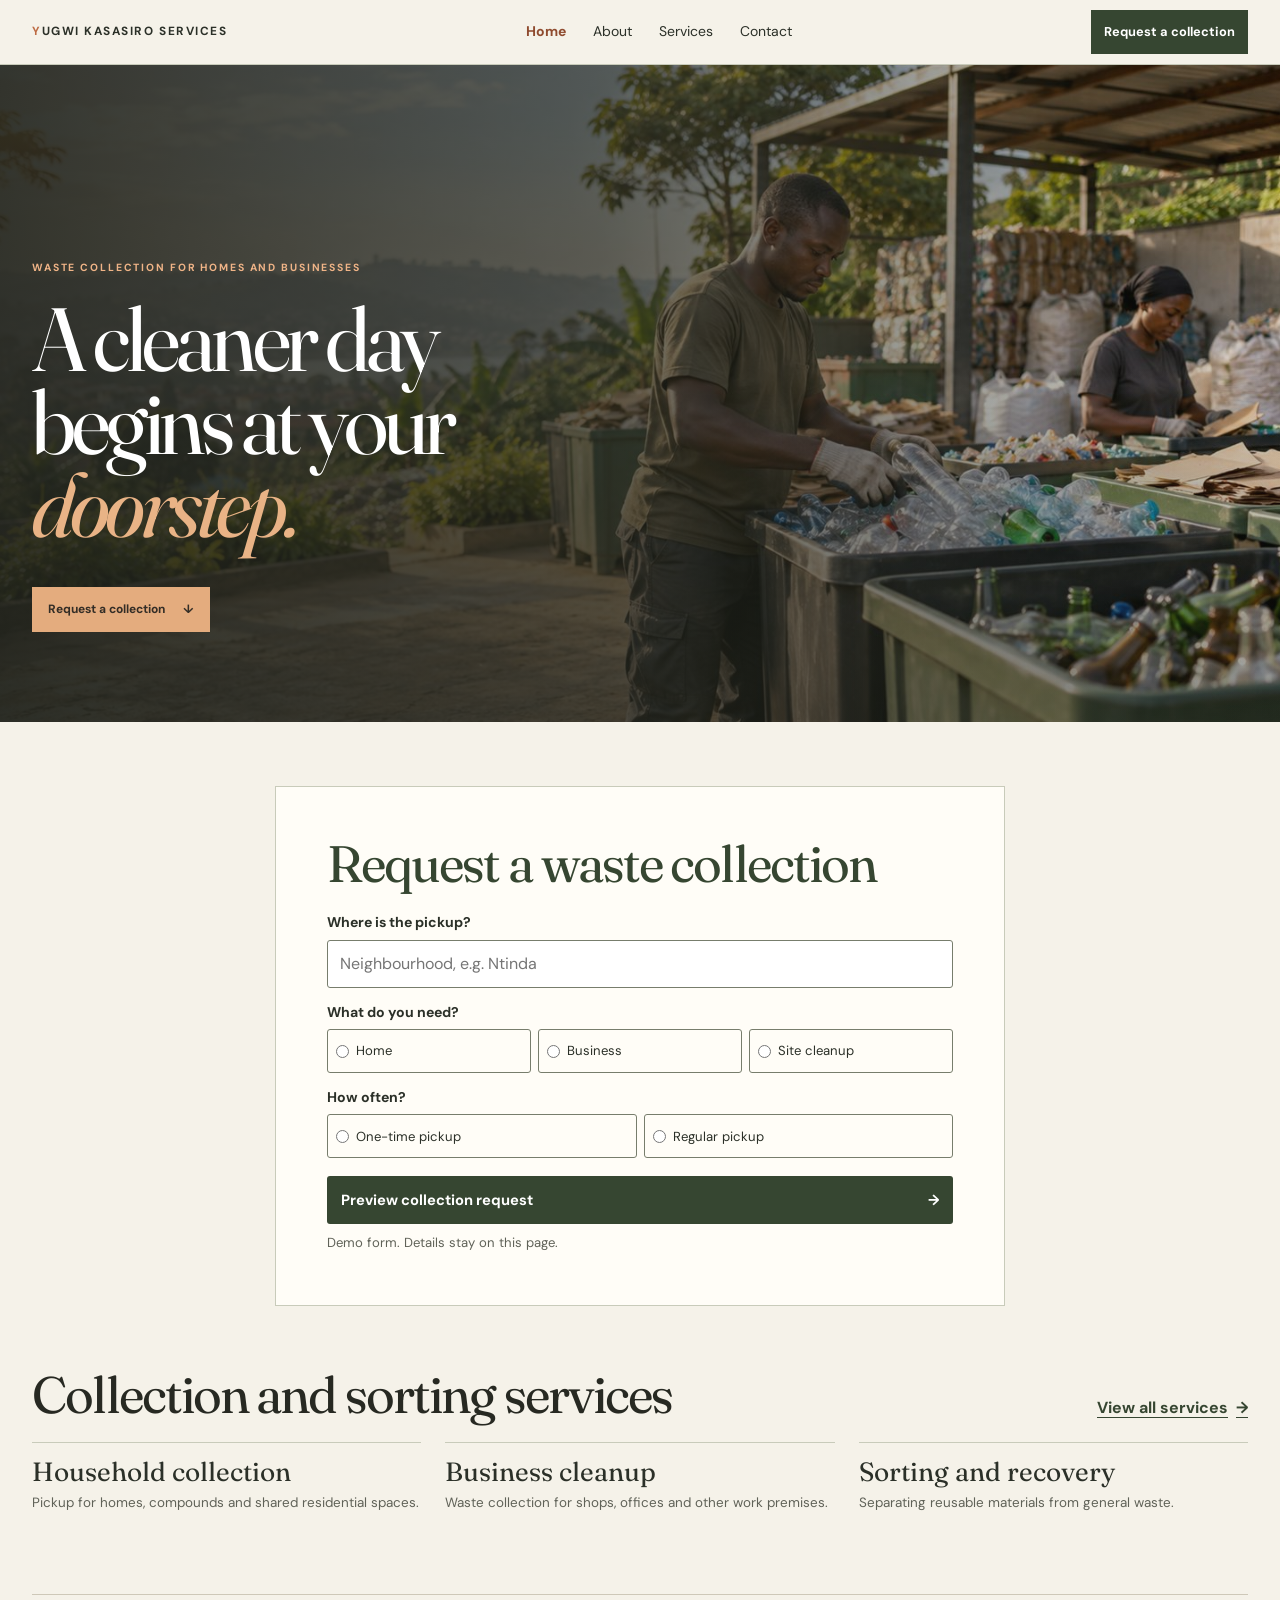
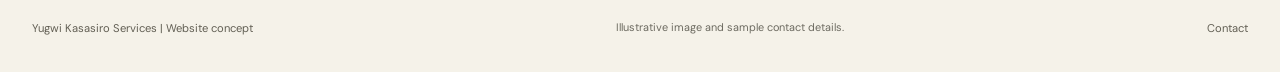
==== commit 4297dda0: "Restore the photo homepage and unify Yugwi navigation" ====
--- a/index.html
+++ b/index.html
@@ -6,11 +6,11 @@
   <meta name="theme-color" content="#272922">
   <title>Request a waste collection | Yugwi Kasasiro Services</title>
   <meta name="description" content="Plan a household or business waste collection with Yugwi Kasasiro Services.">
-  <link rel="stylesheet" href="style.css">
+  <link rel="stylesheet" href="style.css?v=photo-home-2">
   <script src="collection.js" defer></script>
 </head>
 <body class="collection-home">
-  <header class="site-header">
+  <header class="site-header yugwi-header">
     <div class="wrap nav">
       <a class="brand" href="index.html"><span>Y</span>ugwi Kasasiro Services</a>
       <nav class="nav-links" aria-label="Main navigation">
@@ -24,10 +24,18 @@
   </header>
 
   <main>
-    <section class="wrap collection-hero" id="collection" aria-labelledby="collection-heading">
+    <section class="hero pickup-hero" aria-labelledby="home-heading">
+      <img src="images/hero.jpg" alt="Illustration of a community team sorting reusable materials" fetchpriority="high">
+      <div class="hero-copy wrap">
+        <p class="eyebrow">Waste collection for homes and businesses</p>
+        <h1 id="home-heading">A cleaner day begins at your <em>doorstep.</em></h1>
+        <a class="link-button" href="#collection">Request a collection <span aria-hidden="true">&darr;</span></a>
+      </div>
+    </section>
+
+    <section class="wrap collection-section" id="collection" aria-labelledby="collection-heading">
       <div class="collection-copy">
-        <p class="eyebrow">Waste pickup for homes and businesses</p>
-        <h1 id="collection-heading">Request a waste collection</h1>
+        <h2 id="collection-heading">Request a waste collection</h2>
 
         <form id="collection-form" aria-describedby="preview-note">
           <label for="area">Where is the pickup?</label>
@@ -55,10 +63,6 @@
           <p id="request-preview" role="status"></p>
         </form>
       </div>
-
-      <figure class="collection-photo">
-        <img src="images/hero.jpg" alt="Illustration of a community team sorting reusable materials">
-      </figure>
     </section>
 
     <section class="section collection-services">
--- a/style.css
+++ b/style.css
@@ -1,19 +1,20 @@
 @import url('https://fonts.googleapis.com/css2?family=DM+Sans:wght@400;500;600;700&family=Fraunces:opsz,wght@9..144,400;9..144,500&display=swap');
 :root{--charcoal:#272922;--moss:#61704d;--rust:#bd6b43;--sand:#e8ddc8;--paper:#f4f0e6;--white:rgba(255,252,245,.77);--ink:#2b3028;--muted:#606258;--display:'Fraunces',Georgia,serif;--body:'DM Sans',Arial,sans-serif;--max:1320px}*{box-sizing:border-box}html{scroll-behavior:smooth}body{margin:0;background:var(--paper);color:var(--ink);font:400 16px/1.65 var(--body)}a{color:inherit}img{display:block;width:100%;height:100%;object-fit:cover}.wrap{width:min(var(--max),calc(100% - 64px));margin:auto}.site-header{position:absolute;z-index:10;top:40px;left:0;right:0}.nav{display:grid;grid-template-columns:auto 1fr auto;gap:26px;align-items:center;padding:15px 20px;background:rgba(255,252,245,.8);border:1px solid rgba(255,255,255,.83);box-shadow:0 18px 52px rgba(38,38,29,.16);backdrop-filter:blur(20px);-webkit-backdrop-filter:blur(20px)}.brand{font-size:.74rem;font-weight:700;letter-spacing:.13em;text-transform:uppercase;text-decoration:none}.brand span{color:var(--rust)}.nav-links{display:flex;justify-content:center;gap:clamp(15px,2.1vw,30px)}.nav-links a{font-size:.72rem;text-decoration:none}.nav-links a[aria-current=page]{color:var(--rust);font-weight:700}.nav-contact{padding:10px 13px;background:var(--charcoal);color:white;text-decoration:none;font-size:.7rem;font-weight:700}.hero{position:relative;min-height:740px;display:grid;grid-template-columns:1.05fr .95fr;gap:5vw;align-items:center;padding:160px 0 75px;color:white;background:#33372c;overflow:hidden}.hero>img{position:absolute;inset:0;z-index:0}.hero:after{content:'';position:absolute;inset:0;z-index:1;background:linear-gradient(90deg,rgba(31,34,28,.91),rgba(35,38,30,.71) 47%,rgba(29,31,26,.14)),linear-gradient(0deg,rgba(22,25,20,.35),transparent 55%)}.hero-copy,.hero-panel{position:relative;z-index:2}.eyebrow,.label{margin:0;color:#f0b487;font-size:.65rem;font-weight:700;letter-spacing:.18em;text-transform:uppercase}.hero h1{max-width:740px;margin:21px 0;font:400 clamp(3.4rem,7vw,7rem)/.93 var(--display);letter-spacing:-.05em}.hero h1 em{color:#e9b386;font-weight:400}.hero-lead{max-width:550px;color:rgba(255,255,255,.82);font-size:1rem}.link-button{display:inline-flex;gap:18px;align-items:center;margin-top:19px;padding:13px 16px;background:#e4ac7e;color:#332d26;text-decoration:none;font-size:.75rem;font-weight:700}.hero-panel{justify-self:end;width:min(100%,380px);padding:25px;background:rgba(248,244,232,.18);border:1px solid rgba(255,255,255,.58);box-shadow:0 20px 60px rgba(0,0,0,.2);backdrop-filter:blur(20px);-webkit-backdrop-filter:blur(20px)}.hero-panel h2{margin:9px 0 13px;font:400 1.95rem/1.05 var(--display)}.hero-panel p{margin:0;color:rgba(255,255,255,.82);font-size:.81rem}.hero-panel .label{color:#f2bd92}.section{padding:clamp(76px,9vw,122px) 0}.intro-grid{display:grid;grid-template-columns:.65fr 1.35fr;gap:9vw}.section h2{margin:0;color:var(--charcoal);font:400 clamp(2.7rem,5.3vw,5.3rem)/.96 var(--display);letter-spacing:-.04em}.section-copy{max-width:750px;color:var(--muted)}.service-list{display:grid;grid-template-columns:repeat(3,1fr);gap:12px;margin-top:40px}.service-card{min-height:218px;padding:23px;background:rgba(255,252,245,.64);border:1px solid rgba(255,255,255,.95);box-shadow:0 14px 42px rgba(47,45,34,.08);backdrop-filter:blur(15px);-webkit-backdrop-filter:blur(15px)}.service-card .number{color:var(--rust);font:400 1.65rem var(--display)}.service-card h3{margin:30px 0 10px;font:400 1.65rem/1 var(--display)}.service-card p{margin:0;color:var(--muted);font-size:.84rem}.highlight{background:#e5dfd0}.feature{display:grid;grid-template-columns:1fr .75fr;gap:8vw;align-items:center}.feature-note{padding:30px;background:rgba(255,252,245,.67);border:1px solid white;box-shadow:0 14px 42px rgba(47,45,34,.08);backdrop-filter:blur(15px);-webkit-backdrop-filter:blur(15px)}.feature-note .label{color:#9a573b}.feature-note p{color:var(--muted)}.columns{display:grid;grid-template-columns:repeat(2,1fr);gap:18px}.column-card{padding:25px;background:rgba(255,252,245,.66);border:1px solid white;box-shadow:0 12px 38px rgba(47,45,34,.07);backdrop-filter:blur(15px);-webkit-backdrop-filter:blur(15px)}.column-card h3{margin:0 0 12px;font:400 1.8rem var(--display)}.column-card p{margin:0;color:var(--muted);font-size:.9rem}.contact-panel{display:flex;justify-content:space-between;align-items:center;gap:26px;padding:30px;background:rgba(255,252,245,.67);border:1px solid white;box-shadow:0 14px 42px rgba(47,45,34,.08);backdrop-filter:blur(15px);-webkit-backdrop-filter:blur(15px)}.contact-panel h2{margin:6px 0;font-size:clamp(2.5rem,4.5vw,4.4rem)}.contact-panel p{margin:0;color:var(--muted);font-size:.86rem}.contact-details{display:grid;gap:8px;text-align:right;font-size:.79rem}.contact-details a{text-decoration:none}.page-hero{padding:190px 0 80px;background:linear-gradient(135deg,#38392f,#7e7357);color:white}.page-hero h1{max-width:850px;margin:18px 0;font:400 clamp(3.3rem,6.5vw,6.2rem)/.93 var(--display);letter-spacing:-.05em}.page-hero p:last-child{max-width:700px;color:rgba(255,255,255,.8)}.footer{display:flex;justify-content:space-between;gap:24px;padding:24px 0 34px;border-top:1px solid #cec8b8;color:#625f54;font-size:.7rem}.footer a{text-decoration:none}.fiction-note{font-size:.68rem;color:#6c6a60}.nav:focus-within,.link-button:focus-visible,a:focus-visible{outline:3px solid var(--rust);outline-offset:4px}@media(max-width:820px){.wrap{width:min(100% - 36px,var(--max))}.site-header{top:30px}.nav{grid-template-columns:1fr auto;gap:11px}.brand{grid-column:1/-1}.nav-links{justify-content:flex-start;flex-wrap:wrap;gap:14px}.nav-links a{font-size:.68rem}.nav-contact{justify-self:end}.hero{min-height:830px;grid-template-columns:1fr;align-content:end;gap:23px;padding:185px 0 42px}.hero h1{font-size:clamp(3.35rem,12vw,5.8rem)}.hero-panel{justify-self:start;width:min(100%,470px)}.intro-grid,.feature{grid-template-columns:1fr;gap:20px}.service-list,.columns{grid-template-columns:1fr}.service-card{min-height:165px}.service-card h3{margin-top:18px}.contact-panel{align-items:flex-start;flex-direction:column}.contact-details{text-align:left}.footer{flex-direction:column;gap:9px}}@media(prefers-reduced-motion:reduce){html{scroll-behavior:auto}*{animation:none!important;transition:none!important}}
 
-.collection-home {
+.collection-home,
+.yugwi-header {
   --pickup-green: #364631;
   --pickup-border: #c8cbba;
   background: #f5f2e9;
 }
 
-.collection-home .site-header {
+.yugwi-header {
   position: relative;
   top: auto;
   border-bottom: 1px solid var(--pickup-border);
 }
 
-.collection-home .nav {
+.yugwi-header .nav {
   background: none;
   border: 0;
   box-shadow: none;
@@ -21,65 +22,65 @@
   padding: 10px 0;
 }
 
-.collection-home .nav a {
+.yugwi-header .nav a {
   display: inline-flex;
   align-items: center;
   min-height: 44px;
 }
 
-.collection-home .nav-links a {
+.yugwi-header .nav-links a {
   font-size: .875rem;
 }
 
-.collection-home .nav-links a[aria-current=page] {
+.yugwi-header .nav-links a[aria-current=page] {
   color: #8f4b2f;
 }
 
-.collection-home .nav .nav-contact {
+.yugwi-header .nav .nav-contact {
   background: var(--pickup-green);
   font-size: .8rem;
 }
 
-.collection-hero {
-  display: grid;
-  grid-template-columns: minmax(0, 1fr) minmax(0, .94fr);
-  gap: clamp(12px, 2vw, 28px);
-  margin-top: clamp(20px, 4vw, 52px);
+.yugwi-header + main > .page-hero {
+  padding-top: clamp(52px, 8vw, 100px);
+}
+
+.pickup-hero {
+  grid-template-columns: minmax(0, 1fr);
+  min-height: clamp(510px, 73svh, 740px);
+  align-items: end;
+  padding: 60px 0 clamp(44px, 7vw, 96px);
+}
+
+.pickup-hero > img {
+  object-position: center 55%;
+}
+
+.pickup-hero .hero-copy {
+  margin-block: 0;
+  margin-inline: auto;
+}
+
+.pickup-hero h1 {
+  max-width: 11ch;
+}
+
+.collection-section {
+  max-width: 730px;
+  margin-top: clamp(24px, 5vw, 64px);
 }
 
 .collection-copy {
-  padding: clamp(24px, 4vw, 58px);
+  padding: clamp(24px, 4vw, 52px);
   background: #fffdf7;
   border: 1px solid var(--pickup-border);
 }
 
-.collection-copy .eyebrow {
-  color: #815238;
-}
-
-.collection-copy h1 {
-  max-width: 12ch;
-  margin: 10px 0 22px;
+.collection-copy h2 {
+  margin: 0 0 22px;
   color: var(--pickup-green);
-  font: 400 clamp(2.45rem, 4.9vw, 5rem)/.97 var(--display);
-  letter-spacing: -.045em;
-}
-
-.collection-photo {
-  position: relative;
-  margin: 0;
-  overflow: hidden;
-  background: var(--pickup-green);
-}
-
-.collection-photo img {
-  position: absolute;
-  inset: 0;
-  object-position: 57% center;
-}
-
-#collection-form {
-  max-width: 520px;
+  font: 400 clamp(2rem, 4vw, 3.8rem)/1 var(--display);
+  letter-spacing: -.04em;
 }
 
 #collection-form > label,
@@ -228,31 +229,31 @@
 }
 
 @media (max-width: 820px) {
-  .collection-hero {
-    grid-template-columns: minmax(0, 1fr);
-  }
-
-  .collection-copy h1 {
-    max-width: none;
-  }
-
-  .collection-photo {
-    min-height: clamp(180px, 38vw, 295px);
-  }
-
-  .collection-photo img {
-    object-position: center 58%;
+  .pickup-hero {
+    min-height: clamp(490px, 72svh, 660px);
+  }
+
+  .pickup-hero > img {
+    object-position: 58% center;
+  }
+
+  .pickup-hero::after {
+    background: linear-gradient(0deg, rgba(23, 27, 21, .96), rgba(23, 27, 21, .54) 56%, transparent 100%);
+  }
+
+  .pickup-hero h1 {
+    font-size: clamp(2.85rem, 11vw, 5rem);
   }
 }
 
 @media (max-width: 480px) {
-  .collection-home .nav {
+  .yugwi-header .nav {
     grid-template-columns: minmax(0, 1fr);
     gap: 0;
     padding: 2px 0;
   }
 
-  .collection-home .nav .nav-contact {
+  .yugwi-header .nav .nav-contact {
     display: none;
   }
 
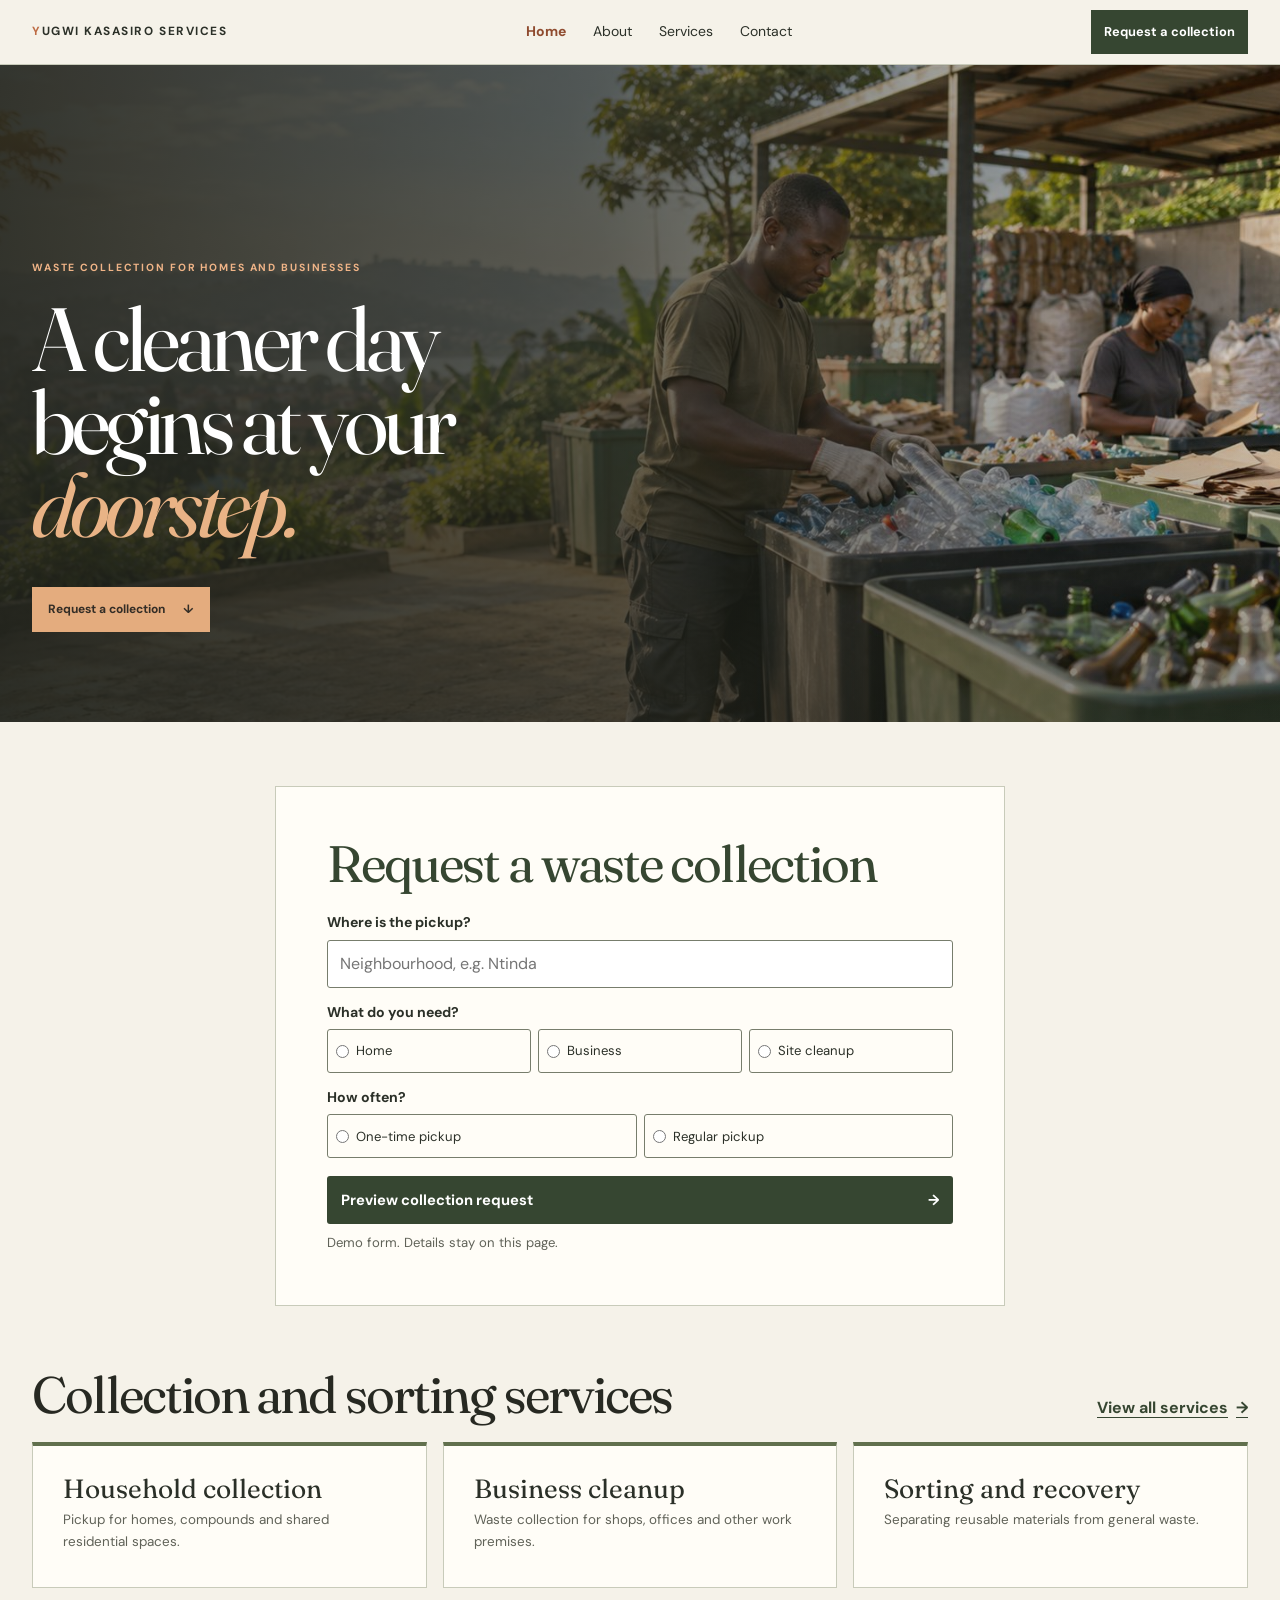
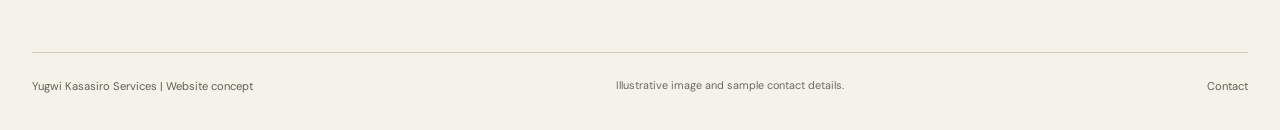
==== commit 55832db2: "Refresh the About page and restore homepage service cards" ====
--- a/index.html
+++ b/index.html
@@ -6,7 +6,7 @@
   <meta name="theme-color" content="#272922">
   <title>Request a waste collection | Yugwi Kasasiro Services</title>
   <meta name="description" content="Plan a household or business waste collection with Yugwi Kasasiro Services.">
-  <link rel="stylesheet" href="style.css?v=photo-home-2">
+  <link rel="stylesheet" href="style.css?v=about-cards-1">
   <script src="collection.js" defer></script>
 </head>
 <body class="collection-home">
--- a/style.css
+++ b/style.css
@@ -210,16 +210,16 @@
 }
 
 .collection-services .service-list {
-  gap: 0 24px;
+  gap: 16px;
   margin-top: 12px;
 }
 
 .collection-services .service-card {
-  min-height: 0;
-  padding: 16px 0;
-  background: none;
-  border: 0;
-  border-top: 1px solid var(--pickup-border);
+  min-height: 146px;
+  padding: clamp(18px, 2.5vw, 30px);
+  background: #fffdf7;
+  border: 1px solid var(--pickup-border);
+  border-top: 4px solid var(--moss);
   box-shadow: none;
   backdrop-filter: none;
 }
@@ -266,3 +266,72 @@
     padding-inline: 5px;
   }
 }
+
+
+.about-intro {
+  display: grid;
+  grid-template-columns: minmax(0, 1fr) minmax(0, .95fr);
+  align-items: stretch;
+  gap: clamp(20px, 4vw, 58px);
+  padding: clamp(30px, 6vw, 85px) 0;
+}
+
+.about-copy {
+  align-self: center;
+}
+
+.about-copy .label {
+  color: #815238;
+}
+
+.about-copy h1 {
+  margin: 12px 0 16px;
+  color: #364631;
+  font: 400 clamp(2.75rem, 5.6vw, 5.6rem)/.98 var(--display);
+  letter-spacing: -.045em;
+}
+
+.about-copy p:not(.label),
+.about-approach p {
+  max-width: 57ch;
+  color: var(--muted);
+}
+
+.about-intro img {
+  min-height: 310px;
+  max-height: 530px;
+  object-position: 57% center;
+}
+
+.about-approach {
+  margin-bottom: clamp(30px, 6vw, 78px);
+  padding: clamp(24px, 4vw, 44px);
+  background: #e8ddc8;
+}
+
+.about-approach h2 {
+  margin: 0;
+  color: #364631;
+  font: 400 clamp(1.8rem, 3.5vw, 3rem)/1 var(--display);
+}
+
+.about-approach a {
+  display: inline-flex;
+  gap: 8px;
+  align-items: center;
+  min-height: 44px;
+  font-weight: 700;
+  text-underline-offset: 4px;
+}
+
+@media (max-width: 820px) {
+  .about-intro {
+    grid-template-columns: minmax(0, 1fr);
+  }
+
+  .about-intro img {
+    min-height: 0;
+    height: auto;
+    aspect-ratio: 16 / 10;
+  }
+}
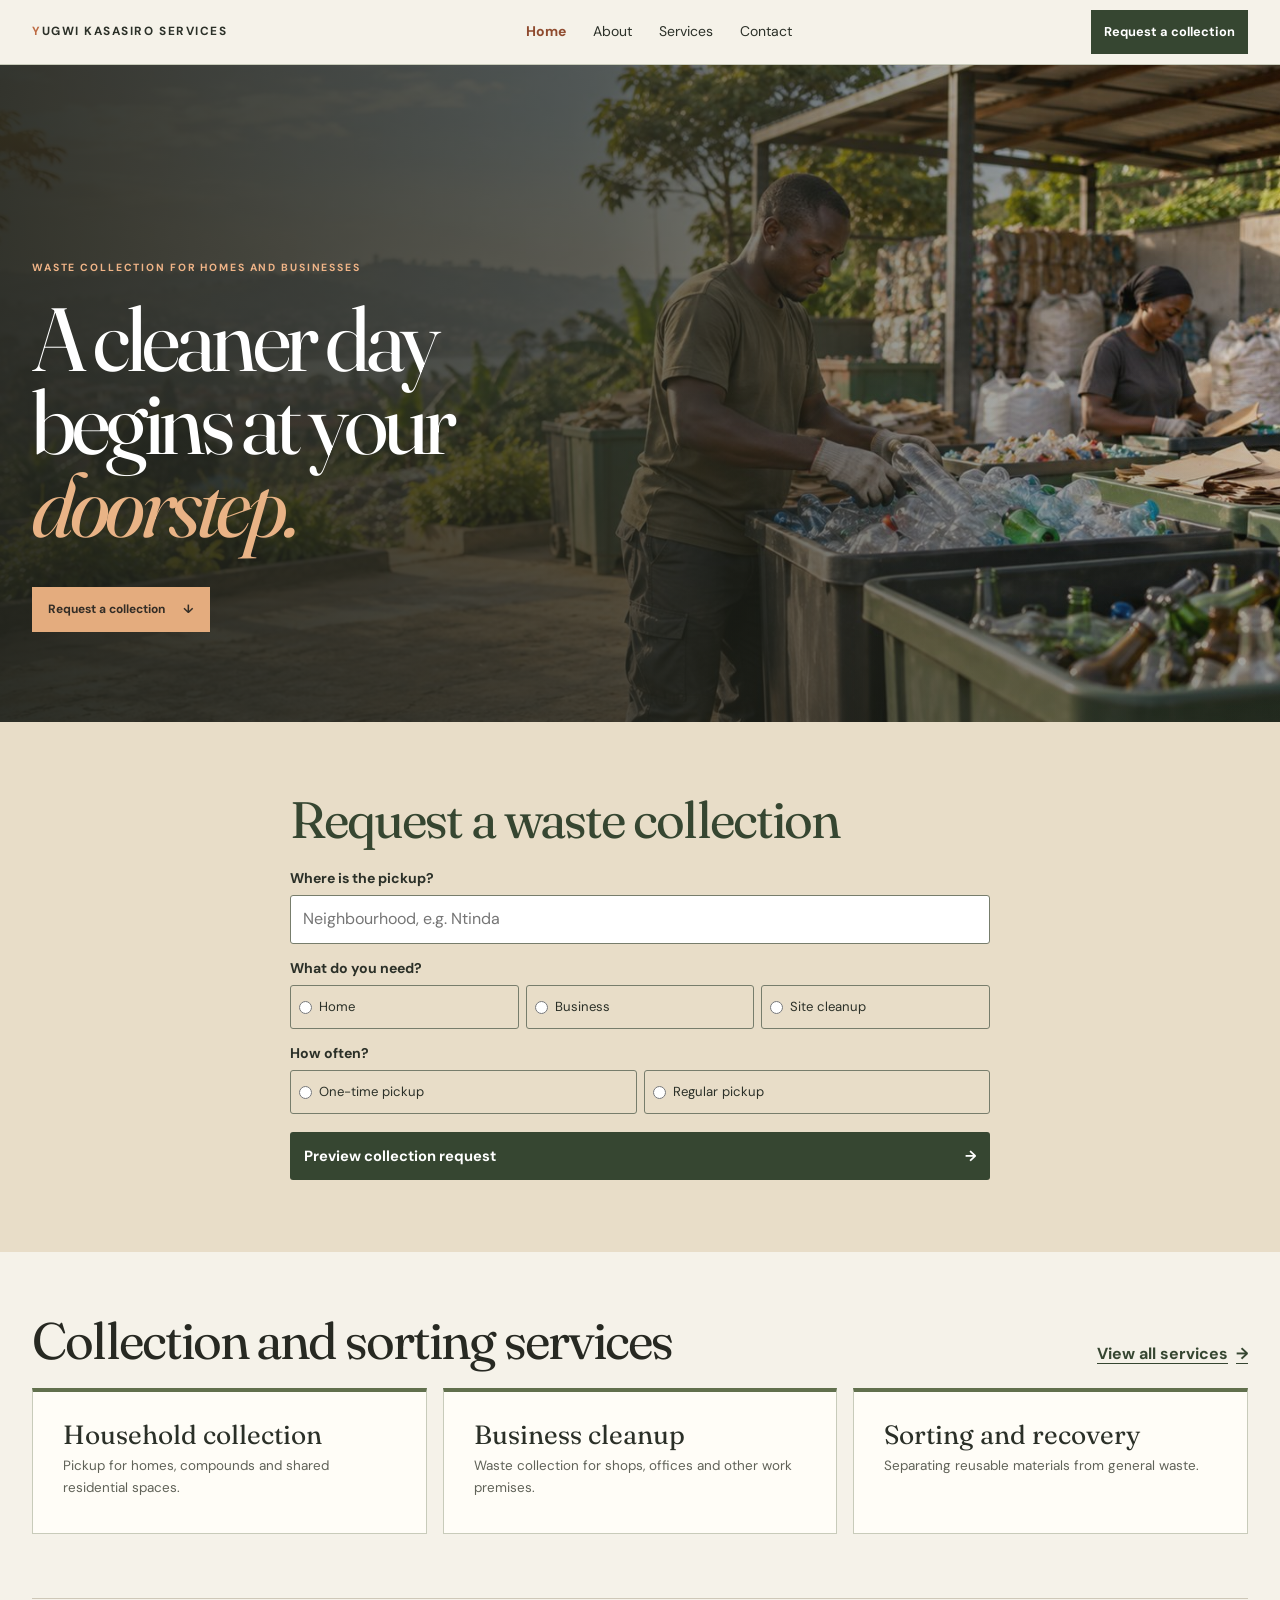
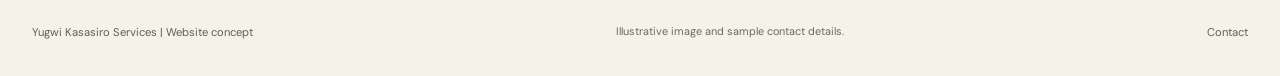
==== commit cf1d0376: "Add mobile navigation and integrate the pickup form" ====
--- a/index.html
+++ b/index.html
@@ -6,14 +6,14 @@
   <meta name="theme-color" content="#272922">
   <title>Request a waste collection | Yugwi Kasasiro Services</title>
   <meta name="description" content="Plan a household or business waste collection with Yugwi Kasasiro Services.">
-  <link rel="stylesheet" href="style.css?v=about-cards-1">
+  <link rel="stylesheet" href="style.css?v=mobile-menu-1">
   <script src="collection.js" defer></script>
-</head>
+<script src="navigation.js" defer></script></head>
 <body class="collection-home">
   <header class="site-header yugwi-header">
     <div class="wrap nav">
       <a class="brand" href="index.html"><span>Y</span>ugwi Kasasiro Services</a>
-      <nav class="nav-links" aria-label="Main navigation">
+      <button class="menu-toggle" type="button" aria-label="Open menu" aria-expanded="false" aria-controls="main-nav"><span aria-hidden="true"></span></button><nav id="main-nav" class="nav-links" aria-label="Main navigation">
         <a aria-current="page" href="index.html">Home</a>
         <a href="about.html">About</a>
         <a href="services.html">Services</a>
@@ -37,7 +37,7 @@
       <div class="collection-copy">
         <h2 id="collection-heading">Request a waste collection</h2>
 
-        <form id="collection-form" aria-describedby="preview-note">
+        <form id="collection-form">
           <label for="area">Where is the pickup?</label>
           <input id="area" name="area" required maxlength="100" placeholder="Neighbourhood, e.g. Ntinda">
 
@@ -59,7 +59,6 @@
           </fieldset>
 
           <button type="submit" disabled>Preview collection request <span aria-hidden="true">&rarr;</span></button>
-          <p id="preview-note">Demo form. Details stay on this page.</p>
           <p id="request-preview" role="status"></p>
         </form>
       </div>
--- a/style.css
+++ b/style.css
@@ -335,3 +335,67 @@
     aspect-ratio: 16 / 10;
   }
 }
+
+.menu-toggle { display: none; }
+
+.collection-section {
+  width: 100%;
+  max-width: none;
+  margin: 0;
+  padding: clamp(32px, 6vw, 72px) 18px;
+  background: #e8ddc8;
+}
+
+.collection-copy {
+  max-width: 700px;
+  margin: auto;
+  padding: 0;
+  border: 0;
+  background: none;
+}
+
+@media (max-width: 820px) {
+  .has-mobile-menu .yugwi-header .nav {
+    grid-template-columns: minmax(0, 1fr) auto;
+    gap: 0;
+  }
+
+  .has-mobile-menu .yugwi-header .brand { grid-column: 1; }
+  .has-mobile-menu .yugwi-header .nav-contact { display: none; }
+
+  .has-mobile-menu .menu-toggle {
+    display: grid;
+    place-items: center;
+    width: 44px;
+    height: 44px;
+    padding: 0;
+    border: 1px solid #c8cbba;
+    background: #fffdf7;
+    color: #364631;
+    cursor: pointer;
+  }
+
+  .menu-toggle span {
+    width: 18px;
+    height: 2px;
+    background: currentColor;
+    box-shadow: 0 -5px currentColor, 0 5px currentColor;
+  }
+
+  .has-mobile-menu .yugwi-header .nav-links {
+    display: none;
+    grid-column: 1 / -1;
+  }
+
+  .has-mobile-menu .menu-toggle[aria-expanded="true"] + .nav-links {
+    display: grid;
+    gap: 0;
+    margin-top: 8px;
+    border-top: 1px solid #c8cbba;
+  }
+
+  .yugwi-header .menu-toggle:focus-visible {
+    outline: 3px solid var(--rust);
+    outline-offset: 2px;
+  }
+}
